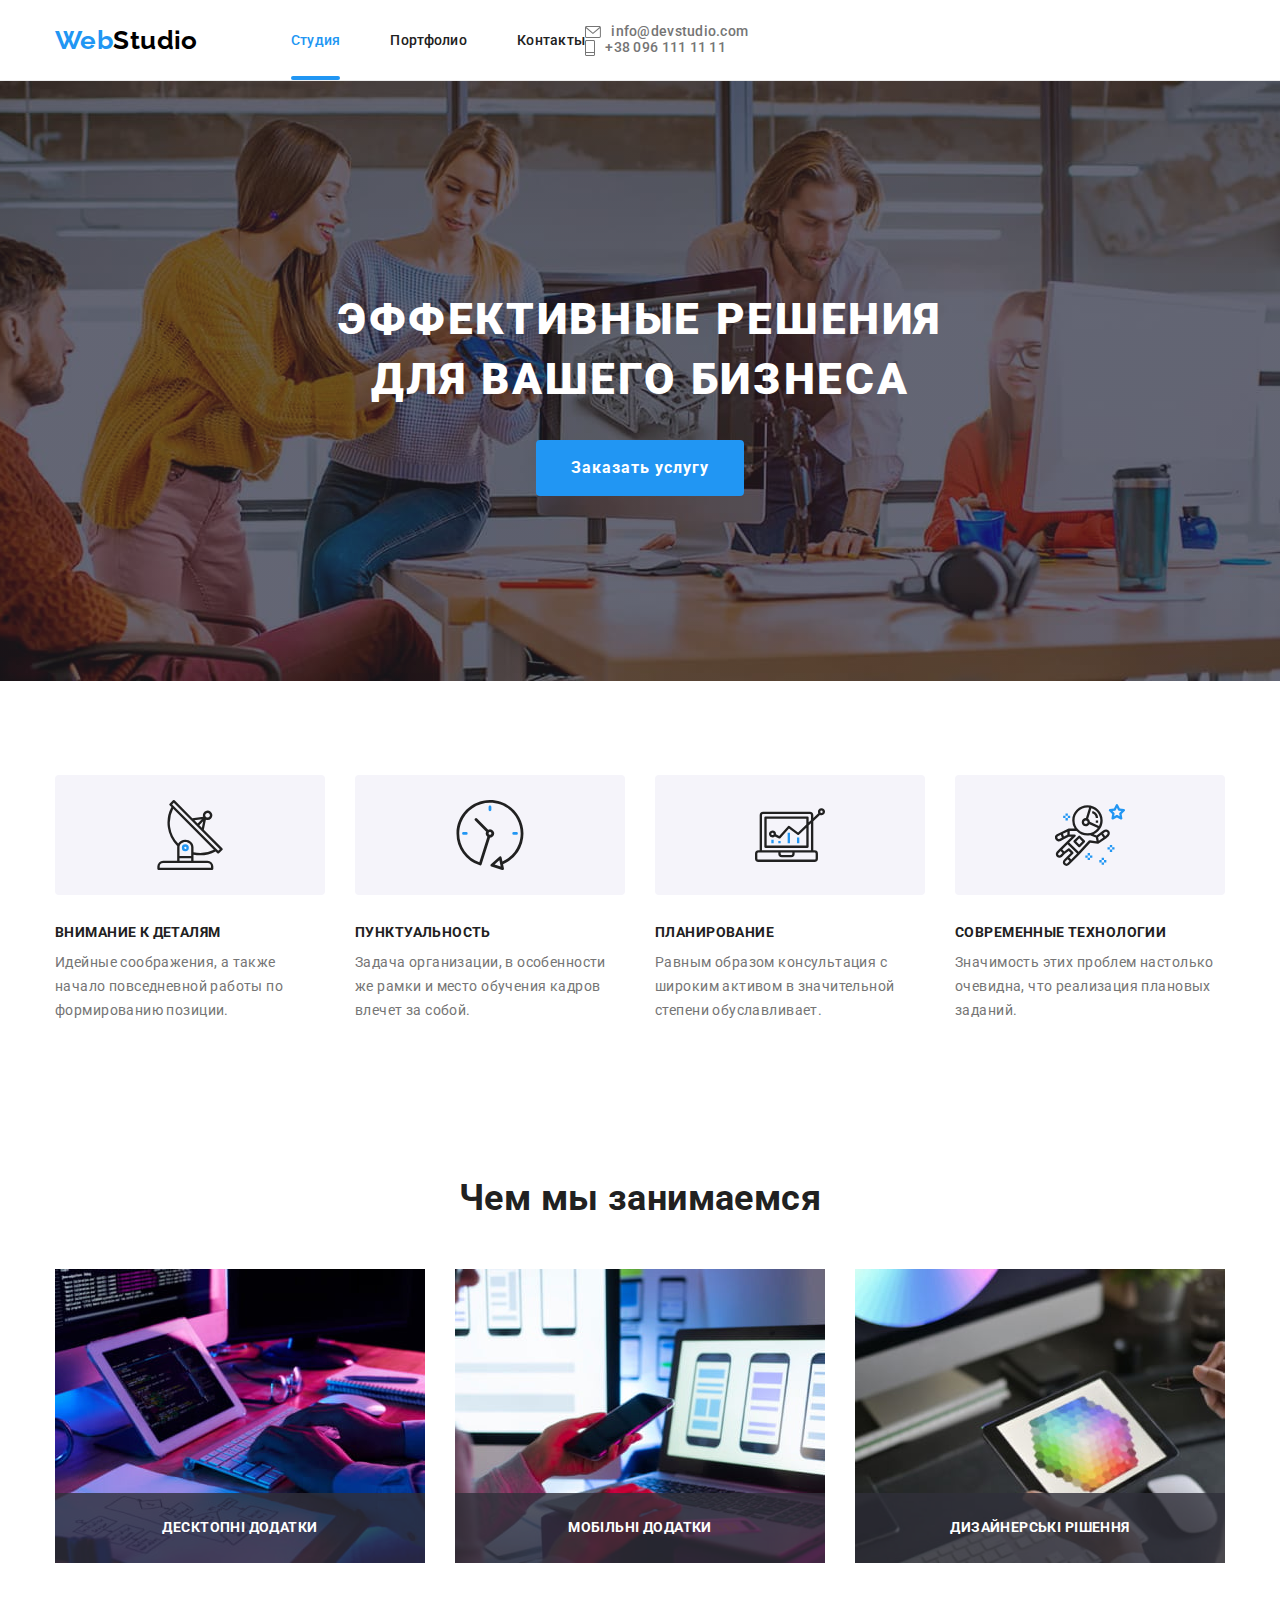
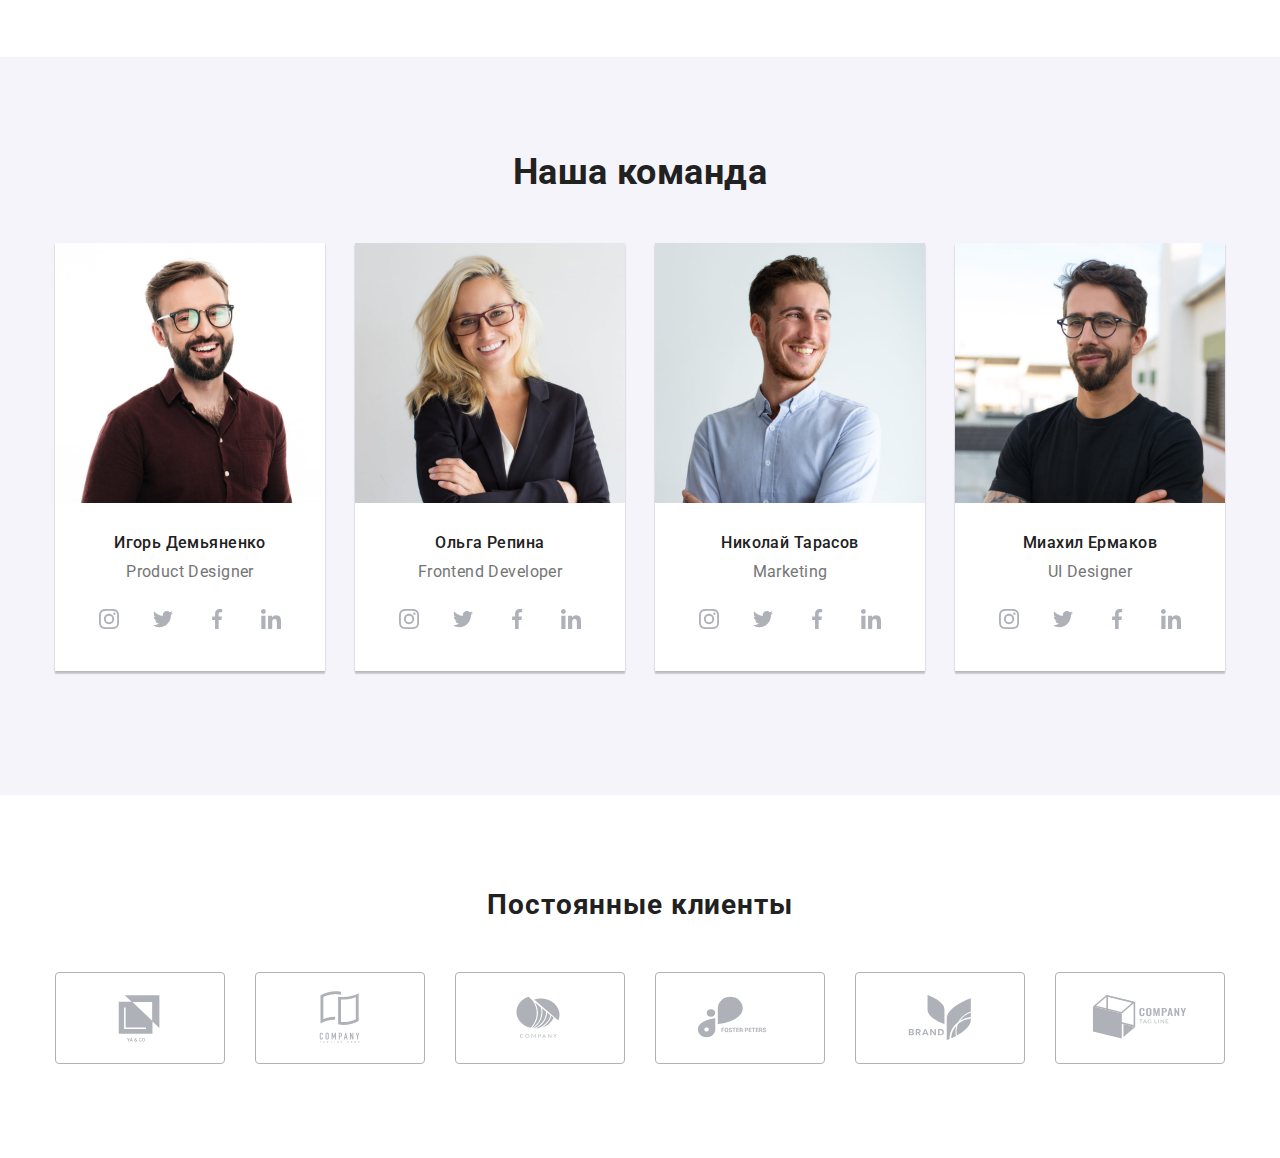
==== index.html @ 6696a2a0 "4" ====
<!DOCTYPE html>
<html lang="ru">
  <head>
    <meta charset="UTF-8" />
    <meta http-equiv="X-UA-Compatible" content="IE=edge" />
    <meta name="viewport" content="width=device-width, initial-scale=1.0" />
    <title>WebStudio</title>
    <link rel="preconnect" href="https://fonts.googleapis.com" />
    <link rel="preconnect" href="https://fonts.gstatic.com" crossorigin />
    <link
      href="https://fonts.googleapis.com/css2?family=Raleway:wght@700&family=Roboto:wght@400;500;700;900&display=swap"
      rel="stylesheet"
    />
    <!-- normalize start -->
    <link
      rel="stylesheet"
      href="https://cdnjs.cloudflare.com/ajax/libs/modern-normalize/1.1.0/modern-normalize.min.css"
    />
    <!-- normalize end -->
    <link rel="stylesheet" href="./css/main.min.css" />
    <link rel="stylesheet" href="./css/styles.css" />
  </head>
  <body>
    <!-- header section -->
<header class="header">
      <div class="container header__container">
        <a href="" lang="en" class="header__logo">Web<span class="header__logo--color">Studio</span></a>
        <!-- <button class="menu-btn" type="button">
          <svg width="40" height="40">
            <use href="./images/icon.svg#icon-menu"></use>
          </svg>
        </button> -->
        <nav class="nav">
          <ul class="list nav__list">
            <li class="item nav__item">
              <a href="./index.html" class="nav__link active"> Студия</a>
            </li>
            <li class="item nav__item">
              <a href="./portfolio.html" class="nav__link"> Портфолио</a>
            </li>
            <li class="item hnav__item">
              <a href="" class="nav__link"> Контакты</a>
            </li>
          </ul>
        </nav>
        <ul class="list contact">
          <li class="item contact__mail">
            <a href="mailto:info@devstudio.com" class="contact__link">
              <svg class="contact-icon" width="16px" height="12px">
                <use href="./images/icon.svg#mail"></use>
              </svg>
              info@devstudio.com
            </a>
          </li>
          <li class="item contact__tel">
            <a href="tel:+380961111111" class="contact__link">
              <svg class="contact-icon" width="10px" height="16px">
                <use href="./images/icon.svg#phone"></use>
              </svg>
              +38 096 111 11 11</a
            >
          </li>
        </ul>
      </div>
    </header> 
    <!-- main section -->
    <main class="main">
    <!-- HERO -->
      <section class="hero-section">
        <div class="container">
          <h1 class="hero__title">Эффективные решения для вашего бизнеса</h1>
          <button type="button" class="hero__btn" data-modal-open>Заказать услугу</button>
        </div>
      </section>
    <!-- ADVANTAGE -->
<section class="advantage">
        <div class="container">
          <ul class="list advantage-list">
            <li class="item advantage-list__item">
              <div class="advantage-list__wrap">
                <svg class="advantage__icon" width="70px" height="70px">
                  <use href="./images/icon.svg#antenna"></use>
                </svg>
              </div>
              <h2 class="advantage-list__title">Внимание к деталям</h2>
              <p class="advantage-list__text">
                Идейные соображения, а также начало повседневной работы по формированию позиции.
              </p>
            </li>
            <li class="item advantage-list__item">
              <div class="advantage-list__wrap">
                <svg class="advantage__icon" width="70px" height="70px">
                  <use href="./images/icon.svg#clock"></use>
                </svg>
              </div>
              <h2 class="advantage-list__title">Пунктуальность</h2>
              <p class="advantage-list__text">
                Задача организации, в особенности же рамки и место обучения кадров влечет за собой.
              </p>
            </li>
            <li class="item advantage-list__item">
              <div class="advantage-list__wrap">
                <svg class="advantage__icon" width="70px" height="70px">
                  <use href="./images/icon.svg#diagram"></use>
                </svg>
              </div>
              <h2 class="advantage-list__title">Планирование</h2>
              <p class="advantage-list__text">
                Равным образом консультация с широким активом в значительной степени обуславливает.
              </p>
            </li>
            <li class="item advantage-list__item">
              <div class="advantage-list__wrap">
                <svg class="advantage__icon" width="70px" height="70px">
                  <use href="./images/icon.svg#astronaut"></use>
                </svg>
              </div>
              <h2 class="advantage-list__title">Современные технологии</h2>
              <p class="advantage-list__text">
                Значимость этих проблем настолько очевидна, что реализация плановых заданий.
              </p>
            </li>
          </ul>
        </div>
      </section>
    <!-- competencies-->
<section class="competencies competencies-container">
        <div class="container">
          <h2 class="competencies__title">Чем мы занимаемся</h2>
          <ul class="list competencies__list">
            <li class="item competencies__card">
                <img
                class="aboutus"
                src="./images/img1.jpg"
                alt="пеример работы 1"
                width="370"
                height="294"
              />
              <div class="features-container">
                <p class="competencies__text">Десктопні додатки</p>
              </div>
            </li>
            <li class="item competencies__card">
                <img
                class="aboutus"
                src="./images/img2.jpg"
                alt="пеример работы 2"
                width="370"
                height="294"
              />
              <div class="features-container">
                <p class="competencies__text">Мобільні додатки</p>
              </div>
            </li>
            <li class="item competencies__card">
                <img
                class="aboutus"
                src="./images/img3.jpg"
                alt="пеример работы 3"
                width="370"
                height="294"
              />
              <div class="features-container">
                <p class="competencies__text">Дизайнерські рішення</p>
              </div>
            </li>
          </ul>
        </div>
      </section>
      <!-- TEAM section -->
      <section class="section team-members">
        <div class="container">
          <h2 class="team-members__title">Наша команда</h2>
          <ul class="list team-members__list">
            <li class="item team-members__card">
              <img
                class="team-img"
                src="./images/igor.jpg"
                alt="фото игоря демьяненко"
                width="270"
                height="260"
              />
              <div class="team-box">
                <h3 class="team-members__name">Игорь Демьяненко</h3>
                <p lang="en" class="team-members__profession">Product Designer</p>
                <ul class="socials list">
                  <li class="socials-item">
                    <a
                      class="socials__link link"
                      href=""
                      target="_blank"
                      rel="noopener noreferrer"
                      aria-label="instagram"
                    >
                      <svg class="socials__icon" width="20px" height="20px">
                        <use href="./images/icon.svg#instagram"></use>
                      </svg>
                    </a>
                  </li>
                  <li class="socials-item">
                    <a
                      class="socials__link link"
                      href=""
                      target="_blank"
                      rel="noopener noreferrer"
                      aria-label="Twitter"
                    >
                      <svg class="socials__icon" width="20px" height="20px">
                        <use href="./images/icon.svg#twitter"></use>
                      </svg>
                    </a>
                  </li>
                  <li class="socials-item">
                    <a
                      class="socials__link link"
                      href=""
                      target="_blank"
                      rel="noopener noreferrer"
                      aria-label="Facebool"
                    >
                      <svg class="socials__icon" width="20px" height="20px">
                        <use href="./images/icon.svg#facebook"></use>
                      </svg>
                    </a>
                  </li>
                  <li class="socials-item">
                    <a
                      class="socials__link link"
                      href=""
                      target="_blank"
                      rel="noopener noreferrer"
                      aria-label="Linked In"
                    >
                      <svg class="socials__icon" width="20px" height="20px">
                        <use href="./images/icon.svg#linkedin"></use>
                      </svg>
                    </a>
                  </li>
                </ul>
              </div>
            </li>
            <li class="item team-members__card">
              <img
                class="team-img"
                src="./images/olga.jpg"
                alt="фото ольги репиной"
                width="270"
                height="260"
              />
              <div class="team-box">
                <h3 class="team-members__name">Ольга Репина</h3>
                <p lang="en" class="team-members__profession">Frontend Developer</p>
                <ul class="socials list">
                  <li class="socials-item">
                    <a
                      class="socials__link link"
                      href=""
                      target="_blank"
                      rel="noopener noreferrer"
                      aria-label="instagram"
                    >
                      <svg class="socials__icon" width="20px" height="20px">
                        <use href="./images/icon.svg#instagram"></use>
                      </svg>
                    </a>
                  </li>
                  <li class="socials-item">
                    <a
                      class="socials__link link"
                      href=""
                      target="_blank"
                      rel="noopener noreferrer"
                      aria-label="Twitter"
                    >
                      <svg class="socials__icon" width="20px" height="20px">
                        <use href="./images/icon.svg#twitter"></use>
                      </svg>
                    </a>
                  </li>
                  <li class="socials-item">
                    <a
                      class="socials__link link"
                      href=""
                      target="_blank"
                      rel="noopener noreferrer"
                      aria-label="Facebool"
                    >
                      <svg class="socials__icon" width="20px" height="20px">
                        <use href="./images/icon.svg#facebook"></use>
                      </svg>
                    </a>
                  </li>
                  <li class="socials-item">
                    <a
                      class="socials__link link"
                      href=""
                      target="_blank"
                      rel="noopener noreferrer"
                      aria-label="Linked In"
                    >
                      <svg class="socials__icon" width="20px" height="20px">
                        <use href="./images/icon.svg#linkedin"></use>
                      </svg>
                    </a>
                  </li>
                </ul>
              </div>
            </li>
            <li class="item team-members__card">
              <img
                class="team-img"
                src="./images/nikolai.jpg"
                alt="фото николая тарасова"
                width="270"
                height="260"
              />
              <div class="team-box">
                <h3 class="team-members__name">Николай Тарасов</h3>
                <p lang="en" class="team-members__profession">Marketing</p>
                <ul class="socials list">
                  <li class="socials-item">
                    <a
                      class="socials__link link"
                      href=""
                      target="_blank"
                      rel="noopener noreferrer"
                      aria-label="instagram"
                    >
                      <svg class="socials__icon" width="20px" height="20px">
                        <use href="./images/icon.svg#instagram"></use>
                      </svg>
                    </a>
                  </li>
                  <li class="socials-item">
                    <a
                      class="socials__link link"
                      href=""
                      target="_blank"
                      rel="noopener noreferrer"
                      aria-label="Twitter"
                    >
                      <svg class="socials__icon" width="20px" height="20px">
                        <use href="./images/icon.svg#twitter"></use>
                      </svg>
                    </a>
                  </li>
                  <li class="socials-item">
                    <a
                      class="socials__link link"
                      href=""
                      target="_blank"
                      rel="noopener noreferrer"
                      aria-label="Facebool"
                    >
                      <svg class="socials__icon" width="20px" height="20px">
                        <use href="./images/icon.svg#facebook"></use>
                      </svg>
                    </a>
                  </li>
                  <li class="socials-item">
                    <a
                      class="socials__link link"
                      href=""
                      target="_blank"
                      rel="noopener noreferrer"
                      aria-label="Linked In"
                    >
                      <svg class="socials__icon" width="20px" height="20px">
                        <use href="./images/icon.svg#linkedin"></use>
                      </svg>
                    </a>
                  </li>
                </ul>
              </div>
            </li>
            <li class="item team-members__card">
              <img
                class="team-img"
                src="./images/mihail.jpg"
                alt="фото михаила ермакова"
                width="270"
                height="260"
              />
              <div class="team-box">
                <h3 class="team-members__name">Миахил Ермаков</h3>
                <p lang="en" class="team-members__profession">UI Designer</p>
                <ul class="socials list">
                  <li class="socials-item">
                    <a
                      class="socials__link link"
                      href=""
                      target="_blank"
                      rel="noopener noreferrer"
                      aria-label="instagram"
                    >
                      <svg class="socials__icon" width="20px" height="20px">
                        <use href="./images/icon.svg#instagram"></use>
                      </svg>
                    </a>
                  </li>
                  <li class="socials-item">
                    <a
                      class="socials__link link"
                      href=""
                      target="_blank"
                      rel="noopener noreferrer"
                      aria-label="Twitter"
                    >
                      <svg class="socials__icon" width="20px" height="20px">
                        <use href="./images/icon.svg#twitter"></use>
                      </svg>
                    </a>
                  </li>
                  <li class="socials-item">
                    <a
                      class="socials__link link"
                      href=""
                      target="_blank"
                      rel="noopener noreferrer"
                      aria-label="Facebool"
                    >
                      <svg class="socials__icon" width="20px" height="20px">
                        <use href="./images/icon.svg#facebook"></use>
                      </svg>
                    </a>
                  </li>
                  <li class="socials-item">
                    <a
                      class="socials__link link"
                      href=""
                      target="_blank"
                      rel="noopener noreferrer"
                      aria-label="Linked In"
                    >
                      <svg class="socials__icon" width="20px" height="20px">
                        <use href="./images/icon.svg#linkedin"></use>
                      </svg>
                    </a>
                  </li>
                </ul>
              </div>
            </li>
          </ul>
        </div>
      </section>
    <!--CLIENTS Section  -->
  <section class="clients">
        <div class="container">
          <h2 class="clients__title">Постоянные клиенты</h2>
          <ul class="clients__list list">
            <li class="clients__item">
              <a
                class="clietns__name link"
                href=""
                target="_blank"
                rel="noopener noreferrer"
                aria-label="Logo company YA & CO"
              >
                <svg class="clients__logo" width="106px" height="60px">
                  <use href="./images/icon.svg#logo1"></use>
                </svg>
              </a>
            </li>
            <li class="clients__item">
              <a
                class="clietns__name link"
                href=""
                target="_blank"
                rel="noopener noreferrer"
                aria-label="Logo company Tegline Here"
              >
                <svg class="clients__logo" width="106px" height="60px">
                  <use href="./images/icon.svg#logo2"></use>
                </svg>
              </a>
            </li>
            <li class="clients__item">
              <a
                class="clietns__name link"
                href=""
                target="_blank"
                rel="noopener noreferrer"
                aria-label="Logo COMPANY"
              >
                <svg class="clients__logo" width="106px" height="60px">
                  <use href="./images/icon.svg#logo3"></use>
                </svg>
              </a>
            </li>
            <li class="clients__item">
              <a
                class="clietns__name link"
                href=""
                target="_blank"
                rel="noopener noreferrer"
                aria-label="Logo company FOSTER PETERS"
              >
                <svg class="clients__logo" width="106px" height="60px">
                  <use href="./images/icon.svg#logo4"></use>
                </svg>
              </a>
            </li>
            <li class="clients__item">
              <a
                class="clietns__name link"
                href=""
                target="_blank"
                rel="noopener noreferrer"
                aria-label="Logo company BRAND"
              >
                <svg class="clients__logo" width="106px" height="60px">
                  <use href="./images/icon.svg#logo5"></use>
                </svg>
              </a>
            </li>
            <li class="clients__item">
              <a
                class="clietns__name link"
                href=""
                target="_blank"
                rel="noopener noreferrer"
                aria-label="Logo company TAG Line"
              >
                <svg class="clients__logo" width="106px" height="60px">
                  <use href="./images/icon.svg#logo6"></use>
                </svg>
              </a>
            </li>
          </ul>
        </div>
      </section> 
    </main>
    <!-- footer section -->
    <!-- <footer class="footer">
      <div class="footer-container container">
        <div>
          <a href="" lang="en" class="logo footer__logo"
            >Web<span class="footer__logo--color">Studio</span></a
          >
          <address class="footer-contacts">
            <ul class="list footer-contacts__list">
              <li class="item footer-contacts__item">
                <a
                  href="https://goo.gl/maps/DUq1zRmR1AkiBLRbA"
                  target="_blank"
                  rel="noopener noreferrer"
                  class="footer-contacts__address"
                >
                  г. Киев, пр-т Леси Украинки, 26
                </a>
              </li>
              <li class="item footer-contacts__item">
                <a href="mailto:info@example.com" class="footer-contacts__link">info@example.com </a>
              </li>
              <li class="item footer-contacts__item">
                <a href="tel:+380991111111" class="footer-contacts__link">+38 099 111 11 11</a>
              </li>
            </ul>
          </address>
        </div>
        <div class="social-networks">
          <h2 class="social-networks__title">Присоединяйтесь</h2>
          <ul class="social-networks__list list">
            <li class="social-networks__item">
              <a
                class="social-networks__link link"
                href=""
                target="_blank"
                rel="noopener noreferrer"
                aria-label="instagram"
              >
                <svg class="social-networks__icon" width="20px" height="20px">
                  <use href="./images/icon.svg#instagram"></use>
                </svg>
              </a>
            </li>
            <li class="ocial-networks__item">
              <a
                class="social-networks__link link"
                href=""
                target="_blank"
                rel="noopener noreferrer"
                aria-label="instagram"
              >
                <svg class="social-networks__icon" width="20px" height="20px">
                  <use href="./images/icon.svg#twitter"></use>
                </svg>
              </a>
            </li>
            <li class="ocial-networks__item">
              <a
                class="social-networks__link link"
                href=""
                target="_blank"
                rel="noopener noreferrer"
                aria-label="instagram"
              >
                <svg class="social-networks__icon" width="20px" height="20px">
                  <use href="./images/icon.svg#facebook"></use>
                </svg>
              </a>
            </li>
            <li class="ocial-networks__item">
              <a
                class="social-networks__link link"
                href=""
                target="_blank"
                rel="noopener noreferrer"
                aria-label="instagram"
              >
                <svg class="social-networks__icon" width="20px" height="20px">
                  <use href="./images/icon.svg#linkedin"></use>
                </svg>
              </a>
            </li>
          </ul>
        </div>
        <div class="subscribe">
          <h2 class="subscribe__title">
            Подпишитесь на рассылку
          </h2>
          <form class="input-form">
              <label class="input-form__lable">
                <input
                type="email"
                name="email-sing-up"
                placeholder="E-mail"
                class="input-form__email"/>
              </label>
              <button type="submit" class="btn-submit">
                Подписаться
                <svg class="btn-submit__icon" width="24px" height="24px">
                  <use href="./images/icon.svg#icon-send"></use>
                </svg>
              </button>
          </form>
        </div>
      </div>
    </footer> -->
    <!-- Modal window -->
    <div class="backdrop is-hidden" data-modal>
      <div class="modal-container">
        <button class="modal-btn" data-modal-close>
          <svg class="modal-btn__icon" width="11px" height="11px">
            <use href="./images/icon.svg#icon-close"></use>
          </svg>
        </button>

      <form class="modal-form">
        <strong class="modal-form__title">Оставьте свои данные, мы вам перезвоним</strong>
        <div class="modal-form__wrap">
          <label class="modal-form__label">
            <span class="modal-form__name">Имя</span>
            <input class="modal-form__input" type="text" name="name">
            <svg class="modal-form__icon" width="18" height="18">
              <use href="./images/icon.svg#icon-name"></use>
            </svg>
          </label>
          <label class="modal-form__label">
            <span class="modal-form__name">Телефон</span>
            <input class="modal-form__input" type="tel" name="telephone">
            <svg class="modal-form__icon" width="18" height="18">
              <use href="./images/icon.svg#icon-phone"></use>
            </svg>
          </label>
          <label class="modal-form__label">
            <span class="modal-form__name">Почта</span>
            <input class="modal-form__input" type="email" name="email">
            <svg class="modal-form__icon" width="18" height="18">
              <use href="./images/icon.svg#icon-mail"></use>
            </svg>
          </label>
          <label class="modal-form__label">
            <span class="modal-form__name">Комментарий</span>
            <textarea class="modal-form__textarea"
            name=" "
            rows="5"
            placeholder="Введите текст"></textarea>
          </label>
        </div>

        <label class="label-agreement">
          <input class="label-agreement__check visuaaly-hidden" type="checkbox" name="agreement" />
            <svg class="label-agreement__register" width="16" height="15">
              <use class="icon-uncheck" href="./images/icon.svg#icon-uncheck"></use>
              <use class="icon-check" href="./images/icon.svg#icon-check"></use>
            </svg>
            <span class="label-agreement__text">Соглашаюсь с рассылкой и принимаю <a class="label-agreement__text--link" href="">Условия договора</a>
            </span>
        </label>

        <button class="btn-send" type="submit">
          Отправить
        </button>
      </form>
    </div>
    </div>
  
<div class="menu-overlay">
  <div class="menu-container">

  </div>
</div>

    <script src="./js/modal.js"></script>
  </body>
</html>
---- css/main.min.css ----
:root{--main-font: "Roboto", sans-serif;--main-text-color: #212121;--secondary-text-color: #757575;--acent-color: #2196F3;--hero-and-footer-background-color: #2F303A}.visuaaly-hidden{position:absolute;white-space:nowrap;width:1px;height:1px;overflow:hidden;border:0;padding:0;clip:rect(0 0 0 0);-webkit-clip-path:inset(50%);clip-path:inset(50%);margin:-1px}.backdrop.is-hidden{opacity:0;visibility:hidden;pointer-events:none}html{-webkit-box-sizing:border-box;box-sizing:border-box}*,::before,::after{-webkit-box-sizing:inherit;box-sizing:inherit}body{font-family:var(--main-font);letter-spacing:.03em;font-size:14px}h1,h2,h3,h4,h5,h6,p{margin:0}img{display:block}.list{list-style:none;text-decoration:none;margin:0;padding:0}.section{padding:94px 0}.container{margin-left:auto;margin-right:auto;padding-left:15px;padding-right:15px}@media screen and (min-width: 480px){.container{width:480px}}@media screen and (min-width: 768px){.container{width:768px}}@media screen and (min-width: 1200px){.container{width:1200px}}.competencies,.advantage,.hero{padding:94px 0}.modal-container{width:528px;min-height:581px;position:absolute;padding:40px;background-color:#fff;border-radius:4px;-webkit-box-shadow:0px 1px 3px rgba(0,0,0,.12),0px 1px 1px rgba(0,0,0,.14),0px 2px 1px rgba(0,0,0,.2);box-shadow:0px 1px 3px rgba(0,0,0,.12),0px 1px 1px rgba(0,0,0,.14),0px 2px 1px rgba(0,0,0,.2)}.text-container{padding-top:20px;padding-right:24px;padding-bottom:20px;padding-left:24px;border:1px solid #eee;border-top:none}.text-container__title{font-weight:700;font-size:18px;line-height:2;letter-spacing:.06em;color:var(--main-text-color);margin-bottom:4px}.text-container__type{font-size:16px;line-height:1.88;color:var(--secondary-text-color)}.hero__btn{border-radius:4px;border:solid var(--acent-color);padding:10px 32px;min-width:200px;min-height:50px;text-align:center;font-family:inherit;font-weight:700;font-size:16px;line-height:1.88;letter-spacing:.06em;color:#fff;cursor:pointer;background-color:var(--acent-color)}.btn-submit{display:-webkit-inline-box;display:-ms-inline-flexbox;display:inline-flex;-webkit-box-align:center;-ms-flex-align:center;align-items:center;gap:10px;padding:10px 28px;width:200px;height:50px;font-weight:700;font-size:16px;line-height:1.875;align-items:center;text-align:center;letter-spacing:.06em;color:#fff;background-color:var(--acent-color);border:0 solid rgba(0,0,0,0);border-radius:4px;cursor:pointer}.btn-submit__icon{fill:#fff}.gallery__btn{max-width:145px;min-width:73px;min-height:38px;padding:6px 22px;font-family:inherit;font-weight:500;font-size:16px;line-height:1.62;cursor:pointer;background-color:#f5f4fa;color:#212121;border-radius:4px;border:0 solid #f5f4fa;-webkit-transition-property:color,background-color,-webkit-box-shadow;transition-property:color,background-color,-webkit-box-shadow;transition-property:color,background-color,box-shadow;transition-property:color,background-color,box-shadow,-webkit-box-shadow;-webkit-transition-duration:250ms;transition-duration:250ms;-webkit-transition-timing-function:cubic-bezier(0.4, 0, 0.2, 1);transition-timing-function:cubic-bezier(0.4, 0, 0.2, 1);-webkit-transition-delay:0s;transition-delay:0s}.gallery__btn:hover,.gallery__btn:focus{background-color:var(--acent-color);color:#fff;-webkit-box-shadow:0px 3px 1px rgba(0,0,0,.1),0px 1px 2px rgba(0,0,0,.08),0px 2px 2px rgba(0,0,0,.12);box-shadow:0px 3px 1px rgba(0,0,0,.1),0px 1px 2px rgba(0,0,0,.08),0px 2px 2px rgba(0,0,0,.12)}.gallery__btn.active-btn{background-color:var(--acent-color);color:#fff}.modal-btn{position:absolute;top:8px;right:8px;display:-webkit-box;display:-ms-flexbox;display:flex;-webkit-box-align:center;-ms-flex-align:center;align-items:center;-webkit-box-pack:center;-ms-flex-pack:center;justify-content:center;width:30px;height:30px;padding:0;border-radius:50%;border:1px solid rgba(0,0,0,.1);background-color:#fff;cursor:pointer}.modal-btn__icon{font:#000;-webkit-transition-property:fill;transition-property:fill;-webkit-transition-duration:250ms;transition-duration:250ms;-webkit-transition-timing-function:cubic-bezier(0.4, 0, 0.2, 1);transition-timing-function:cubic-bezier(0.4, 0, 0.2, 1)}.modal-btn:hover .modal-btn__icon,.modal-btn:focus .modal-btn__icon{fill:var(--acent-color)}.btn-send{display:-webkit-inline-box;display:-ms-inline-flexbox;display:inline-flex;padding:10px 52px;width:200px;-webkit-box-align:center;-ms-flex-align:center;align-items:center;-webkit-box-pack:center;-ms-flex-pack:center;justify-content:center;background-color:var(--acent-color);border-radius:4px;border:0 solid rgba(0,0,0,0);font-weight:700;font-size:16px;line-height:1.875;letter-spacing:.06em;color:#fff;-webkit-box-shadow:0px 4px 4px rgba(0,0,0,.15);box-shadow:0px 4px 4px rgba(0,0,0,.15);cursor:pointer}.header__logo{margin-right:93px;font-family:"Raleway",sans-serif;font-weight:700;font-size:26px;line-height:1.19;text-decoration:none;color:var(--acent-color)}.header__logo--color{font-family:"Raleway",sans-serif;font-weight:700;font-size:26px;line-height:1.19;color:#000}.footer__logo{display:inline-block;margin-bottom:20px}.footer__logo--color{color:#fff}.logo{margin-right:93px;font-family:"Raleway",sans-serif;font-weight:700;font-size:26px;line-height:1.19;text-decoration:none;color:var(--acent-color)}.header{padding-top:24px;padding-bottom:24px;border-bottom:1px solid #ececec}.header__container{display:-webkit-box;display:-ms-flexbox;display:flex;-webkit-box-align:center;-ms-flex-align:center;align-items:center}@media screen and (max-width: 767px){.nav{display:none}}.nav__list{display:-webkit-box;display:-ms-flexbox;display:flex;-webkit-box-align:center;-ms-flex-align:center;align-items:center;-webkit-box-pack:center;-ms-flex-pack:center;justify-content:center}.nav__item{margin-right:50px}.nav__item:last-child{margin-right:0}.nav__link{padding-top:32px;padding-bottom:32px;-webkit-transition-property:color;transition-property:color;-webkit-transition-duration:250ms;transition-duration:250ms;-webkit-transition-timing-function:cubic-bezier(0.4, 0, 0.2, 1);transition-timing-function:cubic-bezier(0.4, 0, 0.2, 1);color:var(--main-text-color);font-weight:500;line-height:1.14;letter-spacing:.02em;text-decoration:none}.nav__link:hover,.nav__link:focus{color:var(--acent-color)}.nav__link.active{color:var(--acent-color);position:relative}.nav__link.active::after{content:"";position:absolute;bottom:0;left:0;display:block;width:100%;height:4px;background-color:var(--acent-color);border-radius:2px}@media screen and (max-width: 767px){.contact{display:none}}.contact__mail{margin-right:50px}.contact__link{color:var(--main-text-color);font-weight:500;line-height:1.14;letter-spacing:.02em;text-decoration:none;display:-webkit-box;display:-ms-flexbox;display:flex;-webkit-box-align:center;-ms-flex-align:center;align-items:center;gap:10px;color:var(--secondary-text-color);-webkit-transition-property:color;transition-property:color;-webkit-transition-duration:250ms;transition-duration:250ms;-webkit-transition-timing-function:cubic-bezier(0.4, 0, 0.2, 1);transition-timing-function:cubic-bezier(0.4, 0, 0.2, 1)}.contact__link:hover .contact-icon,.contact__link:focus .contact-icon{fill:var(--acent-color)}.contact__link:hover,.contact__link:focus{color:var(--acent-color)}.contact-icon{fill:var(--secondary-text-color);-webkit-transition-property:fill;transition-property:fill;-webkit-transition-duration:250ms;transition-duration:250ms;-webkit-transition-timing-function:cubic-bezier(0.4, 0, 0.2, 1);transition-timing-function:cubic-bezier(0.4, 0, 0.2, 1)}.hero-section{background-color:var(--hero-and-footer-background-color);max-width:480px;height:400px;margin-right:auto;margin-left:auto;padding-top:118px;padding-bottom:118px;text-align:center;background-image:-webkit-gradient(linear, left top, right top, from(rgba(47, 48, 58, 0.4)), to(rgba(47, 48, 58, 0.4))),url(../images/mainfon.jpg);background-image:linear-gradient(to right, rgba(47, 48, 58, 0.4), rgba(47, 48, 58, 0.4)),url(../images/mainfon.jpg);background-repeat:no-repeat;background-position:center;background-size:cover}@media screen and (min-width: 768px){.hero-section{max-width:768px}}@media screen and (min-width: 1200px){.hero-section{max-width:1600px;height:600px;padding-top:209px;padding-bottom:200px}}.hero__title{color:#fff;font-weight:900;font-size:26px;line-height:1.62;letter-spacing:.06em;text-transform:uppercase;margin-left:auto;margin-right:auto;margin-bottom:30px}@media screen and (min-width: 1200px){.hero__title{font-size:44px;line-height:1.36;width:696px}}.advantage{padding-bottom:0}@media screen and (min-width: 768px){.advantage-list{display:-webkit-box;display:-ms-flexbox;display:flex;-ms-flex-wrap:wrap;flex-wrap:wrap;gap:30px}}@media screen and (min-width: 1200px){.advantage-list{display:-webkit-box;display:-ms-flexbox;display:flex;-ms-flex-wrap:nowrap;flex-wrap:nowrap;gap:30px}}.advantage-list__title{font-weight:700;font-size:14px;line-height:1.14;text-transform:uppercase;color:var(--main-text-color);margin-bottom:10px}@media screen and (max-width: 480px){.advantage-list__title{text-align:center}}.advantage-list__wrap{height:120px;background-color:#f5f4fa;border-radius:4px;margin-bottom:30px;display:-webkit-box;display:-ms-flexbox;display:flex;-webkit-box-align:center;-ms-flex-align:center;align-items:center;-webkit-box-pack:center;-ms-flex-pack:center;justify-content:center}.advantage-list__item{padding-bottom:60px}@media screen and (min-width: 480px){.advantage-list__item{max-width:480px}}@media screen and (min-width: 768px){.advantage-list__item{max-width:354px;-ms-flex-preferred-size:50%;flex-basis:50%}}@media screen and (min-width: 1200px){.advantage-list__item{max-width:270px}}.advantage-list__text{line-height:1.71;color:var(--secondary-text-color);margin-right:30px}.advantage-list__text:last-child{margin-right:0}.advantage__icon{fill:var(--main-text-color)}@media screen and (max-width: 1199px){.competencies-container{display:none}}.competencies__title{margin-bottom:50px;font-weight:700;font-size:36px;line-height:1.17;text-align:center;color:var(--main-text-color)}.competencies__list{display:-webkit-box;display:-ms-flexbox;display:flex;gap:30px}.competencies__text{display:-webkit-box;display:-ms-flexbox;display:flex;-webkit-box-align:center;-ms-flex-align:center;align-items:center;-webkit-box-pack:center;-ms-flex-pack:center;justify-content:center;font-weight:700;line-height:1.14;text-align:center;letter-spacing:.03em;text-transform:uppercase;color:#fff;width:100%;height:100%}.competencies__card{position:relative}.features-container{position:absolute;bottom:0;left:0;background:rgba(47,48,58,.8);width:370px;height:70px}.team-members{padding-top:94px;padding-bottom:94px;background-color:#f5f4fa}.team-members__list{text-align:center;-webkit-box-pack:center;-ms-flex-pack:center;justify-content:center;gap:30px}@media screen and (min-width: 768px){.team-members__list{display:-webkit-box;display:-ms-flexbox;display:flex;-ms-flex-wrap:wrap;flex-wrap:wrap}}.team-members__title{margin-bottom:50px;font-weight:700;font-size:36px;line-height:1.17;text-align:center;color:var(--main-text-color)}.team-members__name{font-weight:500;font-size:16px;line-height:1.19;text-align:center;color:var(--main-text-color);margin-bottom:10px}.team-members__profession{margin-bottom:16px;font-size:16px;line-height:1.19;text-align:center;color:var(--secondary-text-color)}.team-box{padding-top:30px;padding-bottom:30px;background-color:#fff}.team-members__card{margin-bottom:30px;-webkit-box-shadow:0px 3px 1px rgba(0,0,0,.1),0px 1px 2px rgba(0,0,0,.08),0px 2px 2px rgba(0,0,0,.12);box-shadow:0px 3px 1px rgba(0,0,0,.1),0px 1px 2px rgba(0,0,0,.08),0px 2px 2px rgba(0,0,0,.12)}.clients{padding-top:94px;padding-bottom:94px}.clients__title{margin-bottom:30px;font-family:"Roboto";font-weight:700;font-size:28px;line-height:1.17;text-align:center;letter-spacing:.03em;color:#212121}@media screen and (min-width: 768px){.clients__title{font-size:28px;line-height:1.17}}@media screen and (min-width: 1200px){.clients__title{margin-bottom:50px}}.clients__logo{fill:#afb1b8;-webkit-transition-property:fill;transition-property:fill;-webkit-transition-duration:250ms;transition-duration:250ms;-webkit-transition-timing-function:cubic-bezier(0.4, 0, 0.2, 1);transition-timing-function:cubic-bezier(0.4, 0, 0.2, 1)}.clients__list{display:-webkit-box;display:-ms-flexbox;display:flex;-webkit-box-align:center;-ms-flex-align:center;align-items:center;-webkit-box-pack:center;-ms-flex-pack:center;justify-content:center;-ms-flex-wrap:wrap;flex-wrap:wrap;gap:30px}@media screen and (min-width: 1200px){.clients__list{-ms-flex-wrap:nowrap;flex-wrap:nowrap}}.clietns__name{display:-webkit-box;display:-ms-flexbox;display:flex;width:210px;height:92px;-webkit-box-pack:center;-ms-flex-pack:center;justify-content:center;-webkit-box-align:center;-ms-flex-align:center;align-items:center;color:#afb1b8;border:1px solid #afb1b8;border-radius:4px;-webkit-transition-property:border;transition-property:border;-webkit-transition-duration:250ms;transition-duration:250ms;-webkit-transition-timing-function:cubic-bezier(0.4, 0, 0.2, 1);transition-timing-function:cubic-bezier(0.4, 0, 0.2, 1)}@media screen and (min-width: 768px){.clietns__name{width:226px}}@media screen and (min-width: 1200px){.clietns__name{width:170px}}.clietns__name:hover,.clietns__name:focus{border:1px solid var(--acent-color)}.clietns__name:hover .clients__logo{fill:var(--acent-color)}.clietns__name:focus .clients__logo{fill:var(--acent-color)}.footer{padding-top:60px;padding-bottom:60px;background-color:var(--hero-and-footer-background-color)}.footer-container{display:-webkit-box;display:-ms-flexbox;display:flex;-webkit-box-align:baseline;-ms-flex-align:baseline;align-items:baseline}.footer-contacts__link{display:inline-block;font-style:normal;line-height:1.71;color:rgba(255,255,255,.6);text-decoration:none;-webkit-transition-property:color;transition-property:color;-webkit-transition-duration:250ms;transition-duration:250ms;-webkit-transition-timing-function:cubic-bezier(0.4, 0, 0.2, 1);transition-timing-function:cubic-bezier(0.4, 0, 0.2, 1)}.footer-contacts__address{display:inline-block;color:#fff;font-style:normal;line-height:1.71;text-decoration:none}.footer-contacts__list .item:not(:last-child){margin-bottom:9px}.footer-contacts__link:hover,.footer-contacts__link:focus{color:var(--acent-color)}.social-networks{margin-left:70px}.social-networks__title{display:inline-block;margin-bottom:20px;font-size:14px;line-height:1.14;letter-spacing:.03em;text-transform:uppercase;color:#fff}.social-networks__list{display:-webkit-box;display:-ms-flexbox;display:flex;-webkit-box-align:center;-ms-flex-align:center;align-items:center;-webkit-box-pack:center;-ms-flex-pack:center;justify-content:center;gap:10px}.social-networks__icon{fill:#fff}.social-networks__link{display:-webkit-box;display:-ms-flexbox;display:flex;-webkit-box-align:center;-ms-flex-align:center;align-items:center;-webkit-box-pack:center;-ms-flex-pack:center;justify-content:center;width:44px;height:44px;background-color:rgba(255,255,255,.1);border-radius:50%;outline:1px solid rgba(255,255,255,.1);-webkit-transition-property:background-color;transition-property:background-color;-webkit-transition-duration:250ms;transition-duration:250ms;-webkit-transition-timing-function:cubic-bezier(0.4, 0, 0.2, 1);transition-timing-function:cubic-bezier(0.4, 0, 0.2, 1)}.social-networks__link:hover,.social-networks__link:focus{background-color:#2196f3}.input-form{display:-webkit-box;display:-ms-flexbox;display:flex;gap:12px}.input-form__lable{gap:40px}.subscribe{margin-left:93px}.subscribe__title{margin-bottom:20px;font-size:14px;line-height:1.14;letter-spacing:.03em;text-transform:uppercase;color:#fff}.input-form__email{padding-left:16px;padding-top:15px;padding-bottom:15px;width:358px;height:50px;font-size:16px;line-height:1.25;border:1px solid rgba(255,255,255,.3);border-radius:4px;background-color:#2f303a;-webkit-filter:drop-shadow(0px 4px 4px rgba(0, 0, 0, 0.15));filter:drop-shadow(0px 4px 4px rgba(0, 0, 0, 0.15))}.input-form__email:hover,.input-form__email:focus{border:1px solid var(--acent-color);outline:none;color:#fff}.backdrop{position:fixed;top:0;left:0;display:-webkit-box;display:-ms-flexbox;display:flex;-webkit-box-align:center;-ms-flex-align:center;align-items:center;-webkit-box-pack:center;-ms-flex-pack:center;justify-content:center;width:100%;height:100%;background-color:rgba(0,0,0,.2);z-index:100}.modal-form{text-align:center;-webkit-box-pack:center;-ms-flex-pack:center;justify-content:center}.modal-form__wrap{margin-bottom:20px}.modal-form__title{display:block;margin-bottom:12px;font-weight:700;font-size:20px;line-height:1.15;text-align:center;letter-spacing:.03em;color:#212121}.modal-form__name{display:block;text-align:left;margin-bottom:4px;font-size:12px;line-height:1.1666666667;letter-spacing:.01em;color:#757575}.modal-form__icon{position:absolute;bottom:11px;left:12px;-webkit-transition:fill 250ms cubic-bezier(0.4, 0, 0.2, 1);transition:fill 250ms cubic-bezier(0.4, 0, 0.2, 1)}.modal-form__label{position:relative;display:block;margin-bottom:10px}.modal-form__label:last-child{margin-bottom:0}.modal-form__input{width:100%;border-radius:4px;border:1px solid rgba(33,33,33,.2);padding-top:11px;padding-bottom:11px;padding-left:35px;-webkit-transition:border 250ms cubic-bezier(0.4, 0, 0.2, 1);transition:border 250ms cubic-bezier(0.4, 0, 0.2, 1);cursor:pointer}.modal-form__input:focus,.modal-form__input:hover{border:1px solid var(--acent-color);outline:none}.modal-form__input:hover+.modal-form__icon,.modal-form__input:focus+.modal-form__icon{fill:var(--acent-color)}.modal-form__textarea{width:100%;height:120px;border-radius:4px;border:1px solid rgba(33,33,33,.2);padding:12px 16px;font-size:12px;line-height:14px;letter-spacing:.01em;color:rgba(117,117,117,.5);resize:none;-webkit-transition:border 250ms cubic-bezier(0.4, 0, 0.2, 1);transition:border 250ms cubic-bezier(0.4, 0, 0.2, 1)}.modal-form__textarea:hover,.modal-form__textarea:focus{border:1px solid var(--acent-color);outline:none}.label-agreement{display:-webkit-box;display:-ms-flexbox;display:flex;-webkit-box-align:center;-ms-flex-align:center;align-items:center;-webkit-box-pack:center;-ms-flex-pack:center;justify-content:center;margin-bottom:30px;gap:7px}.label-agreement__text{font-size:14px;line-height:1.7142857143;letter-spacing:.03em;color:#757575;-webkit-user-select:none;-moz-user-select:none;-ms-user-select:none;user-select:none;text-underline-position:under}.label-agreement__text--link{color:var(--acent-color)}.label-agreement__check:checked+.label-agreement__register .icon-uncheck{opacity:0}.label-agreement__check:checked+.label-agreement__register .icon-check{opacity:1}.icon-check{opacity:0;-webkit-transition:opasity 2000ms cubic-bezier(0.4, 0, 0.2, 1);transition:opasity 2000ms cubic-bezier(0.4, 0, 0.2, 1)}.gallery__list{display:-webkit-box;display:-ms-flexbox;display:flex;gap:8px;margin-bottom:50px;-webkit-box-pack:center;-ms-flex-pack:center;justify-content:center}.text-portfolio{font-size:16px;line-height:1.88;color:var(--secondary-text-color)}.exampel{display:-webkit-box;display:-ms-flexbox;display:flex;-ms-flex-wrap:wrap;flex-wrap:wrap;gap:30px}.exampel__item{-webkit-transition:-webkit-box-shadow 250ms cubic-bezier(0.4, 0, 0.2, 1);transition:-webkit-box-shadow 250ms cubic-bezier(0.4, 0, 0.2, 1);transition:box-shadow 250ms cubic-bezier(0.4, 0, 0.2, 1);transition:box-shadow 250ms cubic-bezier(0.4, 0, 0.2, 1), -webkit-box-shadow 250ms cubic-bezier(0.4, 0, 0.2, 1)}.exampel__item:hover,.exampel__item:focus{-webkit-box-shadow:0px 1px 1px rgba(0,0,0,.12),0px 4px 4px rgba(0,0,0,.06),1px 4px 6px rgba(0,0,0,.16);box-shadow:0px 1px 1px rgba(0,0,0,.12),0px 4px 4px rgba(0,0,0,.06),1px 4px 6px rgba(0,0,0,.16)}.exampel__item:hover .overlay-portfolio{-webkit-transform:translateY(0%);transform:translateY(0%)}.socials{display:-webkit-box;display:-ms-flexbox;display:flex;-webkit-box-align:center;-ms-flex-align:center;align-items:center;-webkit-box-pack:center;-ms-flex-pack:center;justify-content:center;gap:10px;max-width:480px}.socials__link{display:-webkit-box;display:-ms-flexbox;display:flex;-webkit-box-align:center;-ms-flex-align:center;align-items:center;-webkit-box-pack:center;-ms-flex-pack:center;justify-content:center;width:44px;height:44px;background-color:#fff;border-radius:50%;outline:1px solid #fff;-webkit-transition:background-color 250ms cubic-bezier(0.4, 0, 0.2, 1);transition:background-color 250ms cubic-bezier(0.4, 0, 0.2, 1)}.socials__link:hover,.socials__link:focus{background-color:#2196f3}.socials__link:hover .socials__icon,.socials__link:focus .socials__icon{fill:#fff}.socials__icon{fill:#afb1b8;-webkit-transition:fill 250ms cubic-bezier(0.4, 0, 0.2, 1);transition:fill 250ms cubic-bezier(0.4, 0, 0.2, 1)}.overlay{position:relative;overflow:hidden}.overlay-portfolio{background-color:rgba(33,150,243,.9);position:absolute;top:0;left:0;width:100%;height:100%;padding:63px 24px;-webkit-transform:translateY(100%);transform:translateY(100%);display:-webkit-box;display:-ms-flexbox;display:flex;-webkit-box-align:center;-ms-flex-align:center;align-items:center;-webkit-box-pack:center;-ms-flex-pack:center;justify-content:center;-webkit-transition:-webkit-transform 250ms cubic-bezier(0.4, 0, 0.2, 1);transition:-webkit-transform 250ms cubic-bezier(0.4, 0, 0.2, 1);transition:transform 250ms cubic-bezier(0.4, 0, 0.2, 1);transition:transform 250ms cubic-bezier(0.4, 0, 0.2, 1), -webkit-transform 250ms cubic-bezier(0.4, 0, 0.2, 1)}.overlay-portfolio__text{font-size:18px;line-height:1.56;letter-spacing:.03em;color:#fff}/*# sourceMappingURL=main.min.css.map */
---- css/styles.css ----
/* html {
    box-sizing: border-box;
}
*,
::before,
::after {
    box-sizing: inherit;
} */

/* Загальні стилі */
/* :root {
--main-font: 'Roboto', sans-serif;
--main-text-color:  #212121;
--secondary-text-color: #757575;
--acent-color: #2196F3;
--hero-and-footer-background-color: #2F303A;
} */

/* body {
    font-family: var(--main-font);
    letter-spacing: 0.03em;
    font-size: 14px;
} */
/* .container {
    width: 1200px;
    margin-left: auto;
    margin-right: auto;
    padding-left: 15px;
    padding-right: 15px;
}

h1,
h2,
h3,
h4,
h5,
h6,
p {
    margin: 0;
}
img {
    display: block;
}
.list {
    list-style: none;
    text-decoration: none;
    margin: 0;
    padding: 0;
}
.section {
    padding: 94px 0;
} */

/* .visuaaly-hidden {
    position: absolute;
    white-space: nowrap;
    width: 1px;
    height: 1px;
    overflow: hidden;
    border: 0;
    padding: 0;
    clip: rect(0 0 0 0);
    clip-path: inset(50%);
    margin: -1px;
  }   */
/*Секція Хедера*/
/* .header {
    padding-top: 24px;
    padding-bottom: 24px;
    border-bottom: 1px solid #ECECEC;
}

.header__container {
    display: flex;
    align-items: center;
}

.header__logo {
    margin-right: 93px;

    font-family: 'Raleway', sans-serif;
    font-weight: 700;
    font-size: 26px;
    line-height: 1.19;
    text-decoration: none;
    color: var(--acent-color);
}
.header__logo--color {
    font-family: 'Raleway', sans-serif;
    font-weight: 700;
    font-size: 26px;
    line-height: 1.19;
    color: #000000;
} */

/* navigation */
/* .nav {
    margin-right: auto;
}

.nav__list {
    display: flex;
    align-items: center;
    justify-content: center;
}
.nav__item {
    margin-right: 50px;
}
.nav__item:last-child {
    margin-right: 0;
}

.nav__link {
    padding-top: 32px;
    padding-bottom: 32px;

    transition: color 250ms cubic-bezier(0.4, 0, 0.2, 1);
}
.nav__link.active {
    color: var(--acent-color);
    position: relative;
}
.nav__link.active::after {
    content: '';
    position: absolute;
    bottom: 0;
    left: 0;

    display: block;
    width: 100%;
    height: 4px;
    background-color: var(--acent-color);
    border-radius: 2px;
}
.nav__link:hover,
.nav__link:focus {
    color: var(--acent-color);
} */

/* contacts */
/* .contact {
    display: flex;
    align-items: center;
    justify-content: center;
} 

.contact__mail {
    margin-right: 50px;
}
 
.contact__link {
    color: var(--main-text-color);
    font-weight: 500;
    line-height: 1.14;
    letter-spacing: 0.02em;
    text-decoration: none;
}

.contact__link {
    display: flex;
    align-items: center;
    gap: 10px;
    color: var(--secondary-text-color);

    transition: color 250ms cubic-bezier(0.4, 0, 0.2, 1);
}
.contact__link:hover .contact-icon {
    fill: var(--acent-color);
}

.contact__link:hover,
.contact__link:focus {
    color: var(--acent-color);
}
.contact-icon {
    fill: var(--secondary-text-color);

    
 transition: fill 250ms cubic-bezier(0.4, 0, 0.2, 1);
}
.contact__link:focus .contact-icon {
 fill: var(--acent-color);
} */
  
/* Головна секція */
/* HERO */
/* .hero-section {
background-color: var(--hero-and-footer-background-color); 
text-align: center;
padding-top: 200px;
padding-bottom: 200px;
max-width: 1600px;
max-height: 600px;
margin-right: auto;
margin-left: auto;

background-image: linear-gradient(
    to right,
rgba(47, 48, 58, 0.4),
rgba(47, 48, 58, 0.4)), 
url(../images/mainfon.jpg);

background-repeat: no-repeat;
background-position: center;
background-size: cover;
}

.hero__title {
    font-weight: 900;
    font-size: 44px;
    line-height: 1.36;
    letter-spacing: 0.06em;
    color: #ffffff;
    text-transform: uppercase;
    width: 696px;
    margin-left: auto;
    margin-bottom: 21px;
    margin-right: auto;
} */
/* .hero__btn {
    border-radius: 4px;
    border: solid var(--acent-color);
    padding: 10px 32px;
    min-width: 200px;
    min-height: 50px;
    text-align: center;

    font-family: inherit;
    font-weight: 700;
    font-size: 16px;
    line-height: 1.88;
    letter-spacing: 0.06em;
    color: #ffffff;
    cursor: pointer;
    background-color: var(--acent-color);
} */

/* Секція переваг */

/* .advantage {
    padding-bottom: 0;
}
.advantage-list {
    display: flex;
    gap: 30px;
}
.advantage-list__item {
    width: 270px;
}
.advantage-list__wrap {
    width: 270px;
    height: 120px;   
    background-color: #F5F4FA;
    border-radius: 4px;
    margin-bottom: 30px;
    display: flex;
    align-items: center;
    justify-content: center;
}
.advantage-list__title {
    font-weight: 700;
    font-size: 14px;
    line-height: 1.14;
    text-transform: uppercase;
    color: var(--main-text-color);

    margin-bottom: 10px;
}
.advantage-list__text {
    line-height: 1.71;
    color: var(--secondary-text-color);
    margin-right: 30px;
}
.advantage-list__text:last-child {
    margin-right: 0;
}
.advantage__icon {
    fill: var(--main-text-color);
} */
/* Стилі для розділу Чим ми займаємось */
/* .competencies__card {
    position: relative;
}

.features-container {
    position: absolute;
    bottom: 0;
    left: 0;
    background: rgba(47, 48, 58, 0.8);

    width: 370px;
    height: 70px;
}
.competencies__text {
    display: flex;
    align-items: center;
    justify-content: center;

    font-weight: 700;
    line-height: 1.14;
    text-align: center;
    letter-spacing: 0.03em;
    text-transform: uppercase;

    color: #FFFFFF;

    width: 100%;
    height: 100%;

} */

/* Секція команди */
/* .team-members {
    padding-top: 94px;
    padding-bottom: 94px;

    background-color: #F5F4FA
}
.team-members__list {
    display: flex;
    gap: 30px;
}

.competencies__list {
    display: flex;
    gap: 30px;
}
.competencies__title,
.team-members__title {
    font-weight: 700;
    font-size: 36px;
    line-height: 1.17;
    text-align: center;
    color: var(--main-text-color);
    margin-bottom: 50px;
}
.competencies__title {
    margin-bottom: 50px;
}
.team-box {
    padding-top: 30px;
    padding-bottom: 30px;
    background-color: #ffffff;
}
.team-item {
    box-shadow: 0px 3px 1px rgba(0, 0, 0, 0.1), 0px 1px 2px rgba(0, 0, 0, 0.08), 0px 2px 2px rgba(0, 0, 0, 0.12);
}
.team-members__name {
    font-weight: 500;
    font-size: 16px;
    line-height: 1.19;
    text-align: center;
    color: var(--main-text-color);
    margin-bottom: 10px;
}
.team-members__profession {
    font-size: 16px;
    line-height: 1.19;
    text-align: center;
    color: var(--secondary-text-color);
    margin-bottom: 16px;
} */
/* CLIENTS */
/* .clients {
    padding-top: 94px;
    padding-bottom: 94px;
}
.clients__title {
    font-family: 'Roboto';
    font-weight: 700;
    font-size: 36px;
    line-height: 1.17;
    text-align: center;
    letter-spacing: 0.03em;
    color: #212121;

    margin-bottom: 50px;
}
.clients__list {
    display: flex;
    align-items: center;
    justify-content: center;
    gap: 30px;
}
.clietns__name {
    display: flex;
    width: 170px;
    height: 92px;
    justify-content: center;
    align-items: center;
    color: #AFB1B8;
    border: 1px solid #afb1b8;
    border-radius: 4px; 

    
    transition: border 250ms cubic-bezier(0.4, 0, 0.2, 1) ;
}
.clients__logo {
    fill: #AFB1B8;

    transition: fill 250ms cubic-bezier(0.4, 0, 0.2, 1);
}
.clietns__name:hover,
.clietns__name:focus {
    border: 1px solid var(--acent-color);
}
.clietns__name:hover .clients__logo {
    fill: var(--acent-color)
}
.clietns__name:focus .clients__logo {
    fill: var(--acent-color)
} */

/* footer */
/* .footer-container {
    display: flex;
    align-items: baseline;
}
.footer {
padding-top: 60px;
padding-bottom: 60px;
background-color: var(--hero-and-footer-background-color);
} */
/* .footer__logo {
    display: inline-block;
    margin-bottom: 20px;
}
.footer__logo--color {
    color: #ffffff;
}
.logo {
    margin-right: 93px;
}

.logo {
    font-family: 'Raleway', sans-serif;
    font-weight: 700;
    font-size: 26px;
    line-height: 1.19;
    text-decoration: none;
    color: var(--acent-color);
} */
/* .footer-contacts__link {
    font-style: normal;
    line-height: 1.71;
    color: rgba(255, 255, 255, 0.6);
    text-decoration: none;

    transition: color 250ms cubic-bezier(0.4, 0, 0.2, 1);
}
.footer-contacts__address {
    display: inline-block;

    color: #ffffff;
    font-style: normal;
    line-height: 1.71;
    text-decoration: none;
}
.footer-contacts__link {
    display: inline-block;
}
.footer-contacts__list .item:not(:last-child) {
    margin-bottom: 9px;
}
.footer-contacts__link:hover,
.footer-contacts__link:focus {
    color: var(--acent-color);
} */
/* .social-networks__title {
display: inline-block;

font-size: 14px;
line-height: 1.14;
letter-spacing: 0.03em;
text-transform: uppercase;
    
color: #FFFFFF;

margin-bottom: 20px;
}
.social-networks__list {
    display: flex;
    align-items: center;
    justify-content: center;
    gap: 10px;
}
.social-networks__link {
    display: flex;
    align-items: center;
    justify-content: center;
    width: 44px;
    height: 44px;
    background-color: rgba(255, 255, 255, 10%);
    border-radius: 50%;

    outline: 1px solid rgba(255, 255, 255, 10%);

    transition: background-color 250ms cubic-bezier(0.4, 0, 0.2, 1);
}
.social-networks__link:hover,
.social-networks__link:focus {
    background-color: #2196F3;
}
.social-networks__icon {
    fill: #FFFFFF;
} */

/* .btn-submit {
    display: inline-flex;
    align-items: center;
    gap: 10px;
    padding: 10px 28px;

    width: 200px;
    height: 50px;

    font-weight: 700;
    font-size: 16px;
    line-height: calc(30 / 16);

    align-items: center;
    text-align: center;
    letter-spacing: 0.06em;
    color: #FFFFFF;

    background-color: var(--acent-color);
    border: 0 solid transparent;
    border-radius: 4px;

    cursor: pointer;
}
.btn-submit__icon {
    fill: #FFFFFF
} */


/* Розділ підпишіться на розсилку */

/* .input-form {
    display: flex;
    gap: 12px;
}

.subscribe{
    margin-left: 93px;
}

.subscribe__title {

font-size: 14px;
line-height: 1.14;
letter-spacing: 0.03em;
text-transform: uppercase;
    
color: #FFFFFF;

margin-bottom: 20px;
}

.input-form__lable {
    gap: 40px;
}

.input-form__email {
    padding-left: 16px;
    padding-top: 15px;
    padding-bottom: 15px;

    width: 358px;
    height: 50px;

    font-size: 16px;
    line-height: calc(20 / 16);

    border: 1px solid rgba(255, 255, 255, 0.3);
    border-radius: 4px;

    background-color: #2F303A;
    filter: drop-shadow(0px 4px 4px rgba(0, 0, 0, 0.15));
}

.input-form__email:hover,
.input-form__email:focus {
    border: 1px solid var(--acent-color);
    outline: none;
    color: #FFFFFF;
} */




/* Portfolio */
/* .gallery__list {
    display: flex;
    gap: 8px;
    margin-bottom: 50px;
    justify-content: center;
}
.text-portfolio {
    font-size: 16px;
    line-height: 1.88;
    color: var(--secondary-text-color);
} */

/* .gallery__btn {
    max-width: 145px;
    min-width: 73px;
    min-height: 38px;
    padding: 6px 22px;

    font-family: inherit;
    font-weight: 500;
    font-size: 16px;
    line-height: 1.62;
    cursor: pointer;
    background-color: #F5F4FA;
    color: #212121;
    border-radius: 4px;
    border: 0 solid #F5F4FA;

    transition-property: color, background-color,  box-shadow;
    transition-duration: 250ms;
    transition-timing-function: cubic-bezier(0.4, 0, 0.2, 1);
    transition-delay: 0s;
}

.gallery__btn:hover,
.gallery__btn:focus {
    background-color: var(--acent-color);
    color: #ffffff;
    box-shadow: 0px 3px 1px rgba(0, 0, 0, 0.1), 0px 1px 2px rgba(0, 0, 0, 0.08), 0px 2px 2px rgba(0, 0, 0, 0.12);
} */
/* .gallery__btn.active-btn {
    background-color: var(--acent-color);
    color: #ffffff;
} */
/* .exampel {
    display: flex;
    flex-wrap: wrap;
    gap: 30px;
}
.exampel__item {
    transition: box-shadow 250ms cubic-bezier(0.4, 0, 0.2, 1);
}

.exampel__item:hover,
.exampel__item:focus {
    box-shadow: 0px 1px 1px rgba(0, 0, 0, 0.12),
            0px 4px 4px rgba(0, 0, 0, 0.06),
            1px 4px 6px rgba(0, 0, 0, 0.16);
}
.exampel__item:hover .overlay-portfolio {
    transform: translateY(0%);
} */
/* .overlay {
    position: relative;
    overflow: hidden;
}
.overlay-portfolio {
    background-color: rgba(33, 150, 243, 0.9);
    position: absolute;
    top: 0;
    left: 0;
    width: 100%;
    height: 100%;
    padding: 63px 24px;

    transform: translateY(100%);

    display: flex;
    align-items: center;
    justify-content: center;

    transition: transform 250ms cubic-bezier(0.4, 0, 0.2, 1);
}
.overlay-portfolio__text {
    font-size: 18px;
    line-height: 1.56;
    letter-spacing: 0.03em;

    color: #FFFFFF; 
} */
/* .text-container {
    padding-top: 20px;
    padding-right: 24px;
    padding-bottom: 20px;
    padding-left: 24px;
    border: 1px solid #EEEEEE;
    border-top: none;
}
.text-container__title {
    font-weight: 700;
    font-size: 18px;
    line-height: 2;
    letter-spacing: 0.06em;
    color: var(--main-text-color);
    margin-bottom: 4px;
}
.text-container__type {
    font-size: 16px;
    line-height: 1.88;
    color: var(--secondary-text-color);
} */
/* .exampel__item:hover .overlay-portfolio {
    transform: translateY(0%);
} */



/* socials icon  */
/* .socials {
    display: flex;
    align-items: center;
    justify-content: center;
    gap: 10px;
}
.socials__link {
    display: flex;
    align-items: center;
    justify-content: center;
    width: 44px;
    height: 44px;
    background-color: #FFFFFF;
    border-radius: 50%;

    outline: 1px solid #FFFFFF;

    transition: background-color 250ms cubic-bezier(0.4, 0, 0.2, 1);
}
.socials__icon {
    fill: #AFB1B8;
    transition: fill 250ms cubic-bezier(0.4, 0, 0.2, 1);
}
.socials__link:hover,
.socials__link:focus {
background-color: #2196F3;
}
.socials__link:hover .socials__icon {
    fill: #FFFFFF;
}
.socials__link:focus .socials__icon {
    fill: #FFFFFF;
} */

/* modal window */
/* .backdrop {
    position: fixed;
    top: 0;
    left: 0;

    display: flex;
    align-items: center;
    justify-content: center;

    width: 100%;
    height: 100%;

    background-color: rgba(0, 0, 0, 0.2);

    z-index: 100;
} */

/* .backdrop.is-hidden {
    opacity: 0;
    visibility: hidden;
    pointer-events: none;
} */
/* 
.modal-container {
    width: 528px;
    min-height: 581px;

    position: absolute;
    padding: 40px;

    background-color: #FFFFFF;
    border-radius: 4px;
    box-shadow: 0px 1px 3px rgba(0, 0, 0, 0.12), 0px 1px 1px rgba(0, 0, 0, 0.14), 0px 2px 1px rgba(0, 0, 0, 0.2);
} */
/* .modal-btn {
    position: absolute;
    top: 8px;
    right: 8px;

    display: flex;
    align-items: center;
    justify-content: center;

    width: 30px;
    height: 30px;
    padding: 0;

    border-radius: 50%;
    border: 1px solid rgba(0, 0, 0, 0.1);
    background-color: #FFFFFF;

    cursor: pointer;
}

.modal-btn__icon {
    font: #000000;

    transition: fill 250ms cubic-bezier(0.4, 0, 0.2, 1);
} */

/* .modal-btn:hover .modal-btn__icon,
.modal-btn:focus .modal-btn__icon {
    fill: var(--acent-color);
} */

/* .modal-form__title {
    display: block;
    margin-bottom:12px;

    font-weight: 700;
    font-size: 20px;
    line-height: 1.15;
    text-align: center;
    letter-spacing: 0.03em;
    color: #212121;
}

.modal-form__label {
    position: relative;
    display: block;
    margin-bottom: 10px;
}
.modal-form__label:last-child {
    margin-bottom: 0;
}
.modal-form__name {
    display: block;
    text-align: left;
    margin-bottom: 4px;
    font-size: 12px;
    line-height: calc(14 / 12);
    letter-spacing: 0.01em;
    color: #757575;
}



.modal-form {
    text-align: center;
    justify-content: center;
}

.modal-form__wrap {
    margin-bottom: 20px;
}

.modal-form__input {
    width: 100%;
    border-radius: 4px;
    border: 1px solid rgba(33, 33, 33, 0.2);

    padding-top: 11px;
    padding-bottom: 11px;
    padding-left: 35px;

    transition: border 250ms cubic-bezier(0.4, 0, 0.2, 1);
    cursor: pointer;
}
.modal-form__input:focus,
.modal-form__input:hover {
    border: 1px solid var(--acent-color);
    outline: none;
}

.modal-form__icon {
    position: absolute;
    
    bottom: 11px;
    left: 12px;

    transition: fill 250ms cubic-bezier(0.4, 0, 0.2, 1);
}
.modal-form__input:hover + .modal-form__icon,
.modal-form__input:focus + .modal-form__icon {
    fill: var(--acent-color);
}
.modal-form__textarea {
    width: 100%;
    height: 120px;

    border-radius: 4px;
    border: 1px solid rgba(33, 33, 33, 0.2);

    padding: 12px 16px;

    font-size: 12px;
    line-height: 14px;
    letter-spacing: 0.01em;
    color: rgba(117, 117, 117, 0.5);

    resize: none;

    transition: border 250ms cubic-bezier(0.4, 0, 0.2, 1);
}

.modal-form__textarea:hover,
.modal-form__textarea:focus {
    border: 1px solid var(--acent-color);
    outline: none;
} */

/* .label-agreement {
    display: flex;
    align-items: center;
    justify-content: center;
    margin-bottom: 30px;
    gap: 7px;
} */

/* .btn-send {
    display: inline-flex;
    padding: 10px 52px;
    width: 200px;

    align-items: center;
    justify-content: center;

    background-color: var(--acent-color);
    border-radius: 4px;
    border: 0 solid transparent;

    font-weight: 700;
    font-size: 16px;
    line-height: calc(30 / 16);

    letter-spacing: 0.06em;
    color: #FFFFFF;

    box-shadow: 0px 4px 4px rgba(0, 0, 0, 0.15);

    cursor: pointer;
} */
/* .label-agreement__text {
    font-size: 14px;
    line-height: calc(24 / 14);
    letter-spacing: 0.03em;
    
    color: #757575;

    user-select: none;
    text-underline-position: under;
}

.label-agreement__text--link {
    color: var(--acent-color);
}

.label-agreement__check:checked + .label-agreement__register .icon-uncheck {
    opacity: 0;
}

.icon-check {
    opacity: 0;
    transition: opasity 2000ms cubic-bezier(0.4, 0, 0.2, 1);
}

.label-agreement__check:checked + .label-agreement__register .icon-check {
    opacity: 1;
} */
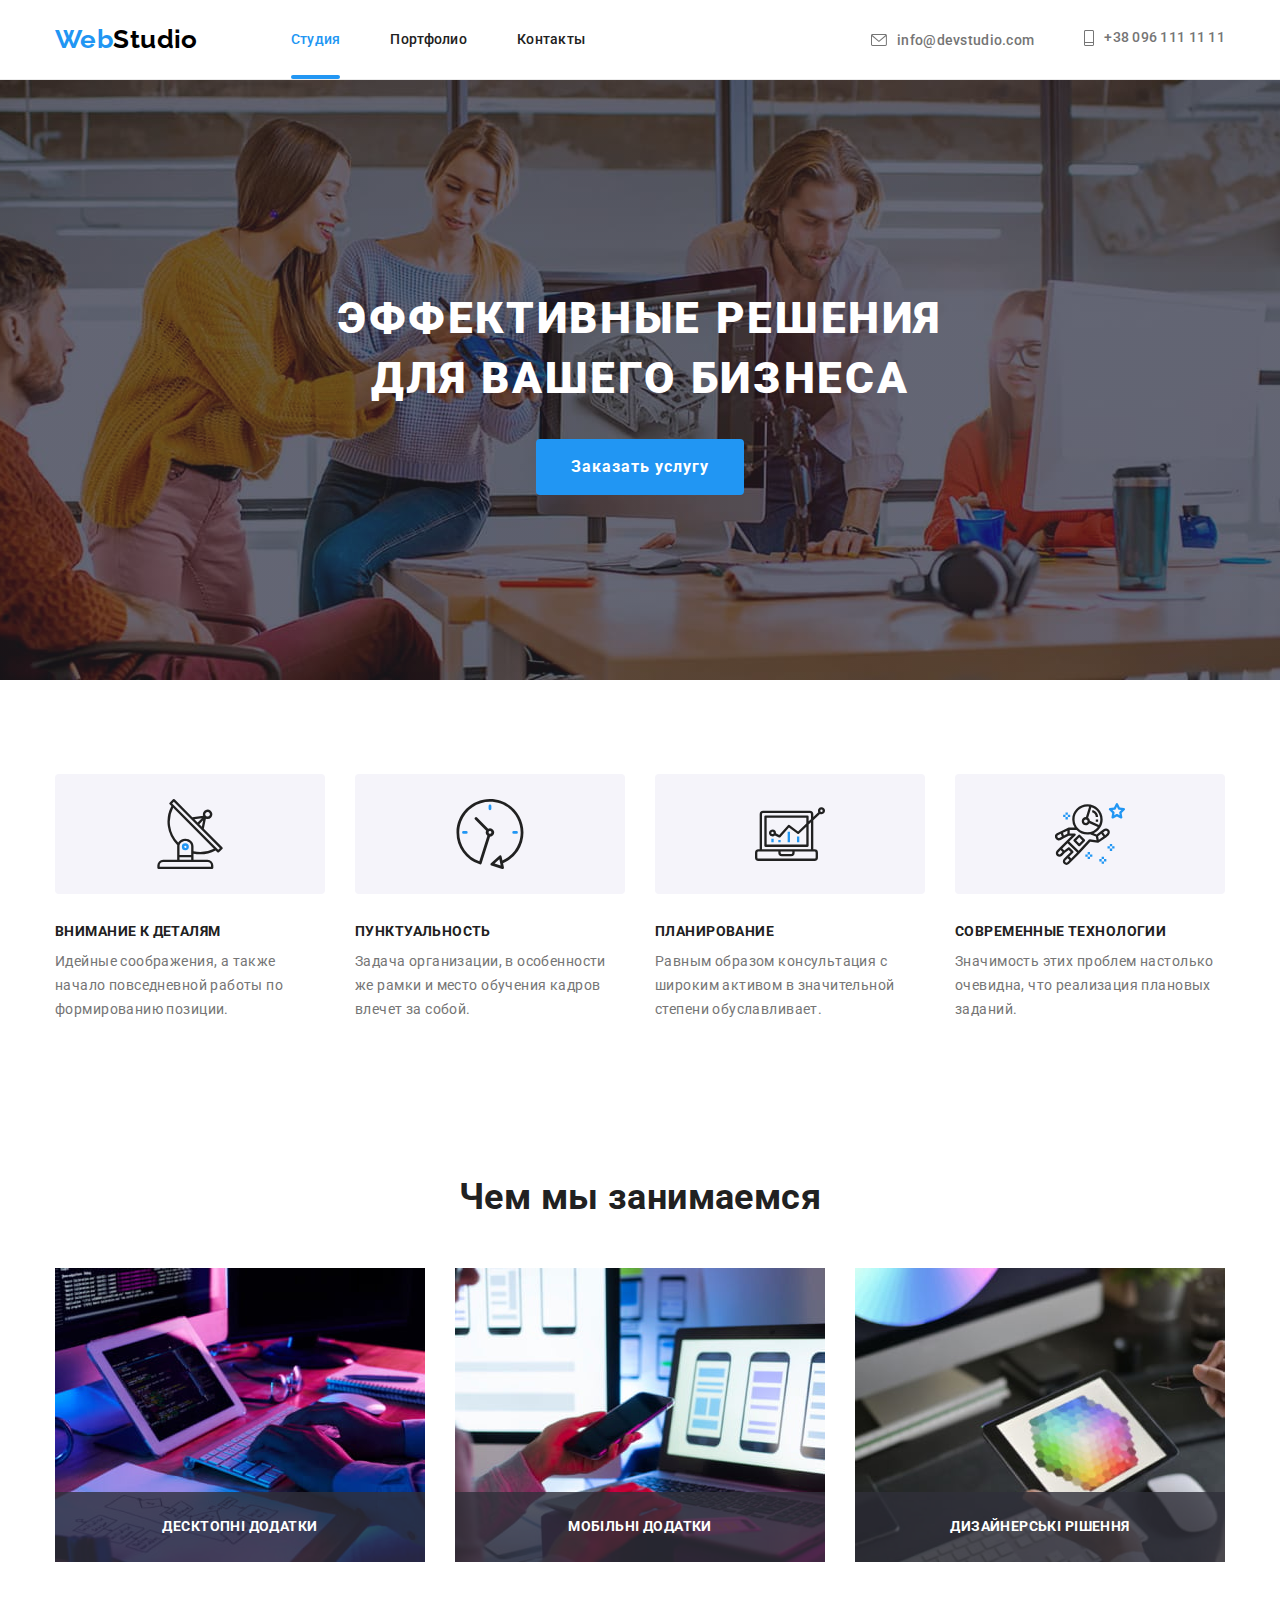
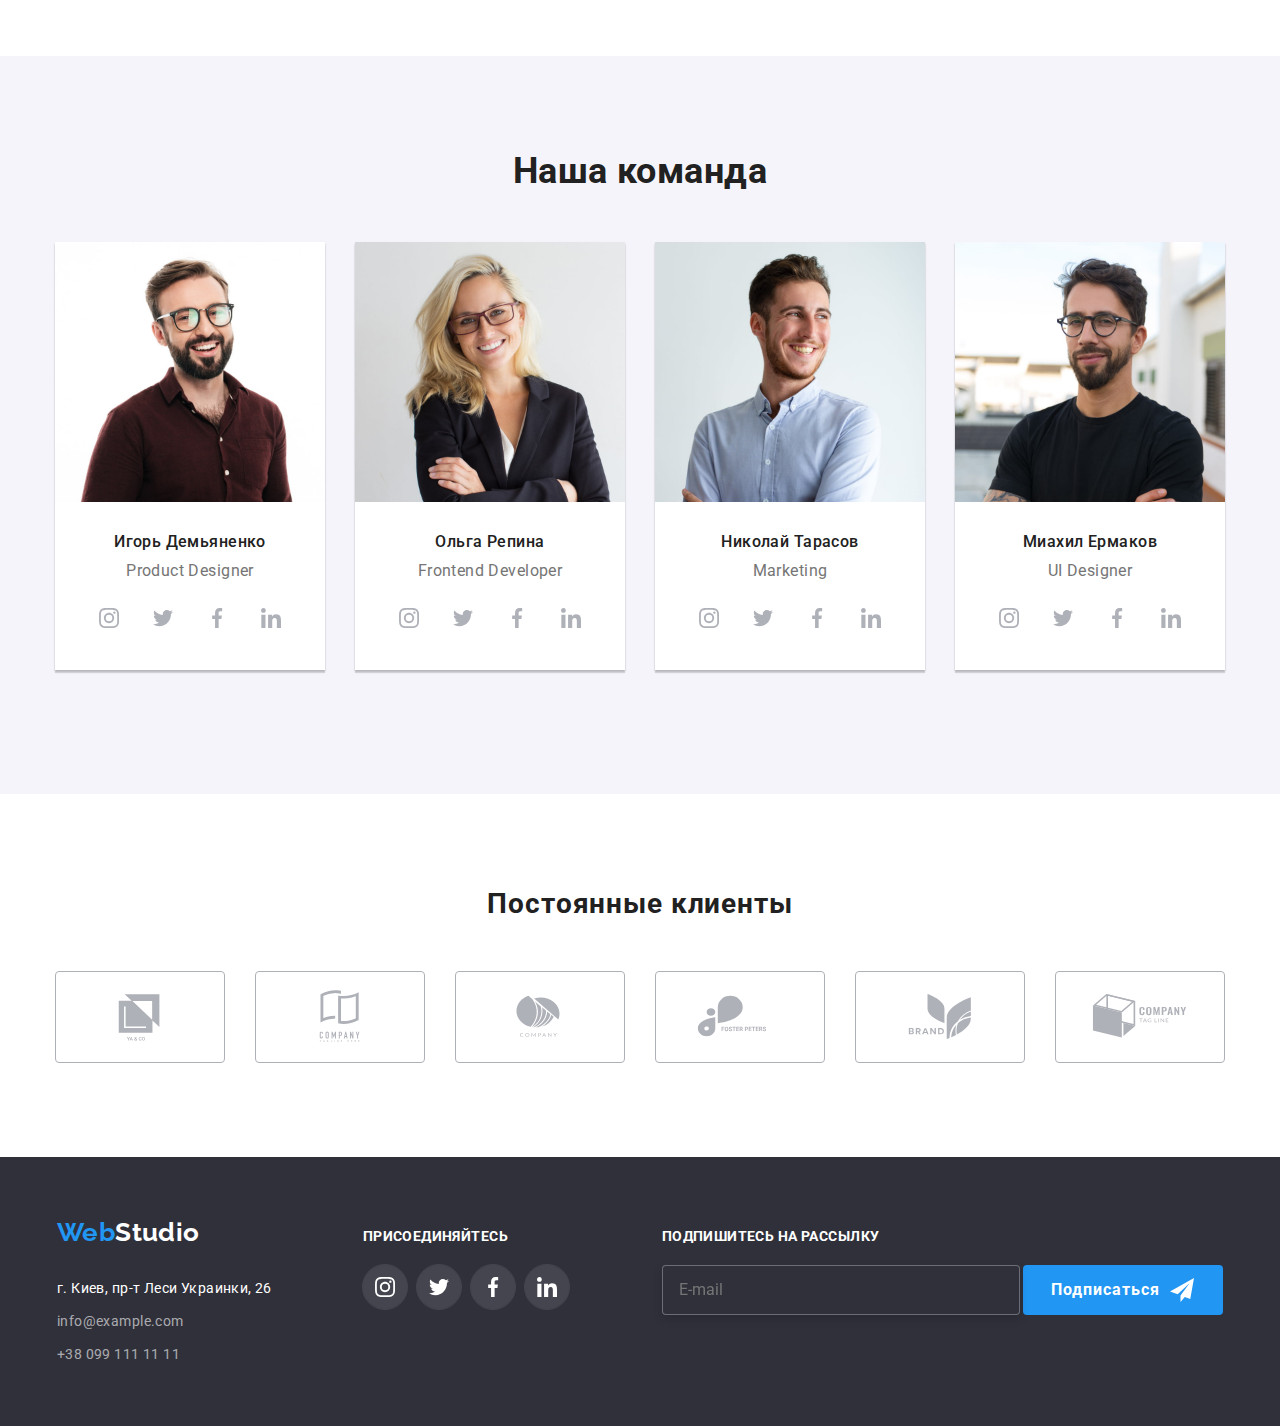
==== commit 4a839e2e: "7" ====
--- a/index.html
+++ b/index.html
@@ -25,11 +25,11 @@
 <header class="header">
       <div class="container header__container">
         <a href="" lang="en" class="header__logo">Web<span class="header__logo--color">Studio</span></a>
-        <!-- <button class="menu-btn" type="button">
+        <button class="menu-btn" type="button" data-menu-open>
           <svg width="40" height="40">
             <use href="./images/icon.svg#icon-menu"></use>
           </svg>
-        </button> -->
+        </button> 
         <nav class="nav">
           <ul class="list nav__list">
             <li class="item nav__item">
@@ -531,7 +531,7 @@
       </section> 
     </main>
     <!-- footer section -->
-    <!-- <footer class="footer">
+   <footer class="footer">
       <div class="footer-container container">
         <div>
           <a href="" lang="en" class="logo footer__logo"
@@ -620,6 +620,7 @@
             Подпишитесь на рассылку
           </h2>
           <form class="input-form">
+            <div class="input-form__container">
               <label class="input-form__lable">
                 <input
                 type="email"
@@ -633,10 +634,13 @@
                   <use href="./images/icon.svg#icon-send"></use>
                 </svg>
               </button>
+
+            </div>
+
           </form>
         </div>
       </div>
-    </footer> -->
+    </footer> 
     <!-- Modal window -->
     <div class="backdrop is-hidden" data-modal>
       <div class="modal-container">
@@ -696,12 +700,53 @@
     </div>
     </div>
   
-<div class="menu-overlay">
-  <div class="menu-container">
-
+<div class="menu-overlay" data-menu>
+  <div class="menu-container is-open">
+    <button class="menu-close-btn" type="button" data-menu-close>
+      <svg class="close-btn__icon" width="40px" height="40px">
+        <use href="./images/icon.svg#icon-menu-close"></use>
+      </svg>
+    </button>
+    <ul class="mobile-list list">
+      <li class="item mobile-list__item">
+        <a href="./index.html" class="mobile-list__link list"> Студия</a>
+      </li>
+      <li class="item mobile-list__item">
+        <a href="./portfolio.html" class="mobile-list__link list"> Портфолио</a>
+      </li>
+      <li class="item mobile-list__item">
+        <a href="" class="mobile-list__link list"> Контакты</a>
+      </li>
+    </ul>
+    <ul class="list mobile-list">
+      <li class="item  mobile-list__item">
+        <a href="mailto:info@devstudio.com" class="mobile__link--tel list">
+          +38 096 111 11 11
+        </a>
+      </li>
+      <li class="item  mobile-list__item">
+        <a href="tel:+380961111111" class="mobile__link--mail list">
+          info@devstudio.com</a>
+      </li>
+    </ul>
+    <ul class="mobile-socials list">
+      <li class="item mobile-socials__item">
+        <a href="" class="link mobile-socials__link list"> Instagram</a>
+      </li>
+      <li class="item mobile-socials__item">
+        <a href="" class="link mobile-socials__link list"> Twitter</a>
+      </li>
+      <li class="item mobile-socials__item">
+        <a href="" class="link mobile-socials__link list"> Facebook</a>
+      </li>
+      <li class="item mobile-socials__item">
+        <a href="" class="link mobile-socials__link list"> Linkedin</a>
+      </li>
+    </ul>
   </div>
 </div>
 
     <script src="./js/modal.js"></script>
+    <script defer src="js/menu.js"></script>
   </body>
 </html>
--- a/css/main.min.css
+++ b/css/main.min.css
@@ -1 +1 @@
-:root{--main-font: "Roboto", sans-serif;--main-text-color: #212121;--secondary-text-color: #757575;--acent-color: #2196F3;--hero-and-footer-background-color: #2F303A}.visuaaly-hidden{position:absolute;white-space:nowrap;width:1px;height:1px;overflow:hidden;border:0;padding:0;clip:rect(0 0 0 0);-webkit-clip-path:inset(50%);clip-path:inset(50%);margin:-1px}.backdrop.is-hidden{opacity:0;visibility:hidden;pointer-events:none}html{-webkit-box-sizing:border-box;box-sizing:border-box}*,::before,::after{-webkit-box-sizing:inherit;box-sizing:inherit}body{font-family:var(--main-font);letter-spacing:.03em;font-size:14px}h1,h2,h3,h4,h5,h6,p{margin:0}img{display:block}.list{list-style:none;text-decoration:none;margin:0;padding:0}.section{padding:94px 0}.container{margin-left:auto;margin-right:auto;padding-left:15px;padding-right:15px}@media screen and (min-width: 480px){.container{width:480px}}@media screen and (min-width: 768px){.container{width:768px}}@media screen and (min-width: 1200px){.container{width:1200px}}.competencies,.advantage,.hero{padding:94px 0}.modal-container{width:528px;min-height:581px;position:absolute;padding:40px;background-color:#fff;border-radius:4px;-webkit-box-shadow:0px 1px 3px rgba(0,0,0,.12),0px 1px 1px rgba(0,0,0,.14),0px 2px 1px rgba(0,0,0,.2);box-shadow:0px 1px 3px rgba(0,0,0,.12),0px 1px 1px rgba(0,0,0,.14),0px 2px 1px rgba(0,0,0,.2)}.text-container{padding-top:20px;padding-right:24px;padding-bottom:20px;padding-left:24px;border:1px solid #eee;border-top:none}.text-container__title{font-weight:700;font-size:18px;line-height:2;letter-spacing:.06em;color:var(--main-text-color);margin-bottom:4px}.text-container__type{font-size:16px;line-height:1.88;color:var(--secondary-text-color)}.hero__btn{border-radius:4px;border:solid var(--acent-color);padding:10px 32px;min-width:200px;min-height:50px;text-align:center;font-family:inherit;font-weight:700;font-size:16px;line-height:1.88;letter-spacing:.06em;color:#fff;cursor:pointer;background-color:var(--acent-color)}.btn-submit{display:-webkit-inline-box;display:-ms-inline-flexbox;display:inline-flex;-webkit-box-align:center;-ms-flex-align:center;align-items:center;gap:10px;padding:10px 28px;width:200px;height:50px;font-weight:700;font-size:16px;line-height:1.875;align-items:center;text-align:center;letter-spacing:.06em;color:#fff;background-color:var(--acent-color);border:0 solid rgba(0,0,0,0);border-radius:4px;cursor:pointer}.btn-submit__icon{fill:#fff}.gallery__btn{max-width:145px;min-width:73px;min-height:38px;padding:6px 22px;font-family:inherit;font-weight:500;font-size:16px;line-height:1.62;cursor:pointer;background-color:#f5f4fa;color:#212121;border-radius:4px;border:0 solid #f5f4fa;-webkit-transition-property:color,background-color,-webkit-box-shadow;transition-property:color,background-color,-webkit-box-shadow;transition-property:color,background-color,box-shadow;transition-property:color,background-color,box-shadow,-webkit-box-shadow;-webkit-transition-duration:250ms;transition-duration:250ms;-webkit-transition-timing-function:cubic-bezier(0.4, 0, 0.2, 1);transition-timing-function:cubic-bezier(0.4, 0, 0.2, 1);-webkit-transition-delay:0s;transition-delay:0s}.gallery__btn:hover,.gallery__btn:focus{background-color:var(--acent-color);color:#fff;-webkit-box-shadow:0px 3px 1px rgba(0,0,0,.1),0px 1px 2px rgba(0,0,0,.08),0px 2px 2px rgba(0,0,0,.12);box-shadow:0px 3px 1px rgba(0,0,0,.1),0px 1px 2px rgba(0,0,0,.08),0px 2px 2px rgba(0,0,0,.12)}.gallery__btn.active-btn{background-color:var(--acent-color);color:#fff}.modal-btn{position:absolute;top:8px;right:8px;display:-webkit-box;display:-ms-flexbox;display:flex;-webkit-box-align:center;-ms-flex-align:center;align-items:center;-webkit-box-pack:center;-ms-flex-pack:center;justify-content:center;width:30px;height:30px;padding:0;border-radius:50%;border:1px solid rgba(0,0,0,.1);background-color:#fff;cursor:pointer}.modal-btn__icon{font:#000;-webkit-transition-property:fill;transition-property:fill;-webkit-transition-duration:250ms;transition-duration:250ms;-webkit-transition-timing-function:cubic-bezier(0.4, 0, 0.2, 1);transition-timing-function:cubic-bezier(0.4, 0, 0.2, 1)}.modal-btn:hover .modal-btn__icon,.modal-btn:focus .modal-btn__icon{fill:var(--acent-color)}.btn-send{display:-webkit-inline-box;display:-ms-inline-flexbox;display:inline-flex;padding:10px 52px;width:200px;-webkit-box-align:center;-ms-flex-align:center;align-items:center;-webkit-box-pack:center;-ms-flex-pack:center;justify-content:center;background-color:var(--acent-color);border-radius:4px;border:0 solid rgba(0,0,0,0);font-weight:700;font-size:16px;line-height:1.875;letter-spacing:.06em;color:#fff;-webkit-box-shadow:0px 4px 4px rgba(0,0,0,.15);box-shadow:0px 4px 4px rgba(0,0,0,.15);cursor:pointer}.header__logo{margin-right:93px;font-family:"Raleway",sans-serif;font-weight:700;font-size:26px;line-height:1.19;text-decoration:none;color:var(--acent-color)}.header__logo--color{font-family:"Raleway",sans-serif;font-weight:700;font-size:26px;line-height:1.19;color:#000}.footer__logo{display:inline-block;margin-bottom:20px}.footer__logo--color{color:#fff}.logo{margin-right:93px;font-family:"Raleway",sans-serif;font-weight:700;font-size:26px;line-height:1.19;text-decoration:none;color:var(--acent-color)}.header{padding-top:24px;padding-bottom:24px;border-bottom:1px solid #ececec}.header__container{display:-webkit-box;display:-ms-flexbox;display:flex;-webkit-box-align:center;-ms-flex-align:center;align-items:center}@media screen and (max-width: 767px){.nav{display:none}}.nav__list{display:-webkit-box;display:-ms-flexbox;display:flex;-webkit-box-align:center;-ms-flex-align:center;align-items:center;-webkit-box-pack:center;-ms-flex-pack:center;justify-content:center}.nav__item{margin-right:50px}.nav__item:last-child{margin-right:0}.nav__link{padding-top:32px;padding-bottom:32px;-webkit-transition-property:color;transition-property:color;-webkit-transition-duration:250ms;transition-duration:250ms;-webkit-transition-timing-function:cubic-bezier(0.4, 0, 0.2, 1);transition-timing-function:cubic-bezier(0.4, 0, 0.2, 1);color:var(--main-text-color);font-weight:500;line-height:1.14;letter-spacing:.02em;text-decoration:none}.nav__link:hover,.nav__link:focus{color:var(--acent-color)}.nav__link.active{color:var(--acent-color);position:relative}.nav__link.active::after{content:"";position:absolute;bottom:0;left:0;display:block;width:100%;height:4px;background-color:var(--acent-color);border-radius:2px}@media screen and (max-width: 767px){.contact{display:none}}.contact__mail{margin-right:50px}.contact__link{color:var(--main-text-color);font-weight:500;line-height:1.14;letter-spacing:.02em;text-decoration:none;display:-webkit-box;display:-ms-flexbox;display:flex;-webkit-box-align:center;-ms-flex-align:center;align-items:center;gap:10px;color:var(--secondary-text-color);-webkit-transition-property:color;transition-property:color;-webkit-transition-duration:250ms;transition-duration:250ms;-webkit-transition-timing-function:cubic-bezier(0.4, 0, 0.2, 1);transition-timing-function:cubic-bezier(0.4, 0, 0.2, 1)}.contact__link:hover .contact-icon,.contact__link:focus .contact-icon{fill:var(--acent-color)}.contact__link:hover,.contact__link:focus{color:var(--acent-color)}.contact-icon{fill:var(--secondary-text-color);-webkit-transition-property:fill;transition-property:fill;-webkit-transition-duration:250ms;transition-duration:250ms;-webkit-transition-timing-function:cubic-bezier(0.4, 0, 0.2, 1);transition-timing-function:cubic-bezier(0.4, 0, 0.2, 1)}.hero-section{background-color:var(--hero-and-footer-background-color);max-width:480px;height:400px;margin-right:auto;margin-left:auto;padding-top:118px;padding-bottom:118px;text-align:center;background-image:-webkit-gradient(linear, left top, right top, from(rgba(47, 48, 58, 0.4)), to(rgba(47, 48, 58, 0.4))),url(../images/mainfon.jpg);background-image:linear-gradient(to right, rgba(47, 48, 58, 0.4), rgba(47, 48, 58, 0.4)),url(../images/mainfon.jpg);background-repeat:no-repeat;background-position:center;background-size:cover}@media screen and (min-width: 768px){.hero-section{max-width:768px}}@media screen and (min-width: 1200px){.hero-section{max-width:1600px;height:600px;padding-top:209px;padding-bottom:200px}}.hero__title{color:#fff;font-weight:900;font-size:26px;line-height:1.62;letter-spacing:.06em;text-transform:uppercase;margin-left:auto;margin-right:auto;margin-bottom:30px}@media screen and (min-width: 1200px){.hero__title{font-size:44px;line-height:1.36;width:696px}}.advantage{padding-bottom:0}@media screen and (min-width: 768px){.advantage-list{display:-webkit-box;display:-ms-flexbox;display:flex;-ms-flex-wrap:wrap;flex-wrap:wrap;gap:30px}}@media screen and (min-width: 1200px){.advantage-list{display:-webkit-box;display:-ms-flexbox;display:flex;-ms-flex-wrap:nowrap;flex-wrap:nowrap;gap:30px}}.advantage-list__title{font-weight:700;font-size:14px;line-height:1.14;text-transform:uppercase;color:var(--main-text-color);margin-bottom:10px}@media screen and (max-width: 480px){.advantage-list__title{text-align:center}}.advantage-list__wrap{height:120px;background-color:#f5f4fa;border-radius:4px;margin-bottom:30px;display:-webkit-box;display:-ms-flexbox;display:flex;-webkit-box-align:center;-ms-flex-align:center;align-items:center;-webkit-box-pack:center;-ms-flex-pack:center;justify-content:center}.advantage-list__item{padding-bottom:60px}@media screen and (min-width: 480px){.advantage-list__item{max-width:480px}}@media screen and (min-width: 768px){.advantage-list__item{max-width:354px;-ms-flex-preferred-size:50%;flex-basis:50%}}@media screen and (min-width: 1200px){.advantage-list__item{max-width:270px}}.advantage-list__text{line-height:1.71;color:var(--secondary-text-color);margin-right:30px}.advantage-list__text:last-child{margin-right:0}.advantage__icon{fill:var(--main-text-color)}@media screen and (max-width: 1199px){.competencies-container{display:none}}.competencies__title{margin-bottom:50px;font-weight:700;font-size:36px;line-height:1.17;text-align:center;color:var(--main-text-color)}.competencies__list{display:-webkit-box;display:-ms-flexbox;display:flex;gap:30px}.competencies__text{display:-webkit-box;display:-ms-flexbox;display:flex;-webkit-box-align:center;-ms-flex-align:center;align-items:center;-webkit-box-pack:center;-ms-flex-pack:center;justify-content:center;font-weight:700;line-height:1.14;text-align:center;letter-spacing:.03em;text-transform:uppercase;color:#fff;width:100%;height:100%}.competencies__card{position:relative}.features-container{position:absolute;bottom:0;left:0;background:rgba(47,48,58,.8);width:370px;height:70px}.team-members{padding-top:94px;padding-bottom:94px;background-color:#f5f4fa}.team-members__list{text-align:center;-webkit-box-pack:center;-ms-flex-pack:center;justify-content:center;gap:30px}@media screen and (min-width: 768px){.team-members__list{display:-webkit-box;display:-ms-flexbox;display:flex;-ms-flex-wrap:wrap;flex-wrap:wrap}}.team-members__title{margin-bottom:50px;font-weight:700;font-size:36px;line-height:1.17;text-align:center;color:var(--main-text-color)}.team-members__name{font-weight:500;font-size:16px;line-height:1.19;text-align:center;color:var(--main-text-color);margin-bottom:10px}.team-members__profession{margin-bottom:16px;font-size:16px;line-height:1.19;text-align:center;color:var(--secondary-text-color)}.team-box{padding-top:30px;padding-bottom:30px;background-color:#fff}.team-members__card{margin-bottom:30px;-webkit-box-shadow:0px 3px 1px rgba(0,0,0,.1),0px 1px 2px rgba(0,0,0,.08),0px 2px 2px rgba(0,0,0,.12);box-shadow:0px 3px 1px rgba(0,0,0,.1),0px 1px 2px rgba(0,0,0,.08),0px 2px 2px rgba(0,0,0,.12)}.clients{padding-top:94px;padding-bottom:94px}.clients__title{margin-bottom:30px;font-family:"Roboto";font-weight:700;font-size:28px;line-height:1.17;text-align:center;letter-spacing:.03em;color:#212121}@media screen and (min-width: 768px){.clients__title{font-size:28px;line-height:1.17}}@media screen and (min-width: 1200px){.clients__title{margin-bottom:50px}}.clients__logo{fill:#afb1b8;-webkit-transition-property:fill;transition-property:fill;-webkit-transition-duration:250ms;transition-duration:250ms;-webkit-transition-timing-function:cubic-bezier(0.4, 0, 0.2, 1);transition-timing-function:cubic-bezier(0.4, 0, 0.2, 1)}.clients__list{display:-webkit-box;display:-ms-flexbox;display:flex;-webkit-box-align:center;-ms-flex-align:center;align-items:center;-webkit-box-pack:center;-ms-flex-pack:center;justify-content:center;-ms-flex-wrap:wrap;flex-wrap:wrap;gap:30px}@media screen and (min-width: 1200px){.clients__list{-ms-flex-wrap:nowrap;flex-wrap:nowrap}}.clietns__name{display:-webkit-box;display:-ms-flexbox;display:flex;width:210px;height:92px;-webkit-box-pack:center;-ms-flex-pack:center;justify-content:center;-webkit-box-align:center;-ms-flex-align:center;align-items:center;color:#afb1b8;border:1px solid #afb1b8;border-radius:4px;-webkit-transition-property:border;transition-property:border;-webkit-transition-duration:250ms;transition-duration:250ms;-webkit-transition-timing-function:cubic-bezier(0.4, 0, 0.2, 1);transition-timing-function:cubic-bezier(0.4, 0, 0.2, 1)}@media screen and (min-width: 768px){.clietns__name{width:226px}}@media screen and (min-width: 1200px){.clietns__name{width:170px}}.clietns__name:hover,.clietns__name:focus{border:1px solid var(--acent-color)}.clietns__name:hover .clients__logo{fill:var(--acent-color)}.clietns__name:focus .clients__logo{fill:var(--acent-color)}.footer{padding-top:60px;padding-bottom:60px;background-color:var(--hero-and-footer-background-color)}.footer-container{display:-webkit-box;display:-ms-flexbox;display:flex;-webkit-box-align:baseline;-ms-flex-align:baseline;align-items:baseline}.footer-contacts__link{display:inline-block;font-style:normal;line-height:1.71;color:rgba(255,255,255,.6);text-decoration:none;-webkit-transition-property:color;transition-property:color;-webkit-transition-duration:250ms;transition-duration:250ms;-webkit-transition-timing-function:cubic-bezier(0.4, 0, 0.2, 1);transition-timing-function:cubic-bezier(0.4, 0, 0.2, 1)}.footer-contacts__address{display:inline-block;color:#fff;font-style:normal;line-height:1.71;text-decoration:none}.footer-contacts__list .item:not(:last-child){margin-bottom:9px}.footer-contacts__link:hover,.footer-contacts__link:focus{color:var(--acent-color)}.social-networks{margin-left:70px}.social-networks__title{display:inline-block;margin-bottom:20px;font-size:14px;line-height:1.14;letter-spacing:.03em;text-transform:uppercase;color:#fff}.social-networks__list{display:-webkit-box;display:-ms-flexbox;display:flex;-webkit-box-align:center;-ms-flex-align:center;align-items:center;-webkit-box-pack:center;-ms-flex-pack:center;justify-content:center;gap:10px}.social-networks__icon{fill:#fff}.social-networks__link{display:-webkit-box;display:-ms-flexbox;display:flex;-webkit-box-align:center;-ms-flex-align:center;align-items:center;-webkit-box-pack:center;-ms-flex-pack:center;justify-content:center;width:44px;height:44px;background-color:rgba(255,255,255,.1);border-radius:50%;outline:1px solid rgba(255,255,255,.1);-webkit-transition-property:background-color;transition-property:background-color;-webkit-transition-duration:250ms;transition-duration:250ms;-webkit-transition-timing-function:cubic-bezier(0.4, 0, 0.2, 1);transition-timing-function:cubic-bezier(0.4, 0, 0.2, 1)}.social-networks__link:hover,.social-networks__link:focus{background-color:#2196f3}.input-form{display:-webkit-box;display:-ms-flexbox;display:flex;gap:12px}.input-form__lable{gap:40px}.subscribe{margin-left:93px}.subscribe__title{margin-bottom:20px;font-size:14px;line-height:1.14;letter-spacing:.03em;text-transform:uppercase;color:#fff}.input-form__email{padding-left:16px;padding-top:15px;padding-bottom:15px;width:358px;height:50px;font-size:16px;line-height:1.25;border:1px solid rgba(255,255,255,.3);border-radius:4px;background-color:#2f303a;-webkit-filter:drop-shadow(0px 4px 4px rgba(0, 0, 0, 0.15));filter:drop-shadow(0px 4px 4px rgba(0, 0, 0, 0.15))}.input-form__email:hover,.input-form__email:focus{border:1px solid var(--acent-color);outline:none;color:#fff}.backdrop{position:fixed;top:0;left:0;display:-webkit-box;display:-ms-flexbox;display:flex;-webkit-box-align:center;-ms-flex-align:center;align-items:center;-webkit-box-pack:center;-ms-flex-pack:center;justify-content:center;width:100%;height:100%;background-color:rgba(0,0,0,.2);z-index:100}.modal-form{text-align:center;-webkit-box-pack:center;-ms-flex-pack:center;justify-content:center}.modal-form__wrap{margin-bottom:20px}.modal-form__title{display:block;margin-bottom:12px;font-weight:700;font-size:20px;line-height:1.15;text-align:center;letter-spacing:.03em;color:#212121}.modal-form__name{display:block;text-align:left;margin-bottom:4px;font-size:12px;line-height:1.1666666667;letter-spacing:.01em;color:#757575}.modal-form__icon{position:absolute;bottom:11px;left:12px;-webkit-transition:fill 250ms cubic-bezier(0.4, 0, 0.2, 1);transition:fill 250ms cubic-bezier(0.4, 0, 0.2, 1)}.modal-form__label{position:relative;display:block;margin-bottom:10px}.modal-form__label:last-child{margin-bottom:0}.modal-form__input{width:100%;border-radius:4px;border:1px solid rgba(33,33,33,.2);padding-top:11px;padding-bottom:11px;padding-left:35px;-webkit-transition:border 250ms cubic-bezier(0.4, 0, 0.2, 1);transition:border 250ms cubic-bezier(0.4, 0, 0.2, 1);cursor:pointer}.modal-form__input:focus,.modal-form__input:hover{border:1px solid var(--acent-color);outline:none}.modal-form__input:hover+.modal-form__icon,.modal-form__input:focus+.modal-form__icon{fill:var(--acent-color)}.modal-form__textarea{width:100%;height:120px;border-radius:4px;border:1px solid rgba(33,33,33,.2);padding:12px 16px;font-size:12px;line-height:14px;letter-spacing:.01em;color:rgba(117,117,117,.5);resize:none;-webkit-transition:border 250ms cubic-bezier(0.4, 0, 0.2, 1);transition:border 250ms cubic-bezier(0.4, 0, 0.2, 1)}.modal-form__textarea:hover,.modal-form__textarea:focus{border:1px solid var(--acent-color);outline:none}.label-agreement{display:-webkit-box;display:-ms-flexbox;display:flex;-webkit-box-align:center;-ms-flex-align:center;align-items:center;-webkit-box-pack:center;-ms-flex-pack:center;justify-content:center;margin-bottom:30px;gap:7px}.label-agreement__text{font-size:14px;line-height:1.7142857143;letter-spacing:.03em;color:#757575;-webkit-user-select:none;-moz-user-select:none;-ms-user-select:none;user-select:none;text-underline-position:under}.label-agreement__text--link{color:var(--acent-color)}.label-agreement__check:checked+.label-agreement__register .icon-uncheck{opacity:0}.label-agreement__check:checked+.label-agreement__register .icon-check{opacity:1}.icon-check{opacity:0;-webkit-transition:opasity 2000ms cubic-bezier(0.4, 0, 0.2, 1);transition:opasity 2000ms cubic-bezier(0.4, 0, 0.2, 1)}.gallery__list{display:-webkit-box;display:-ms-flexbox;display:flex;gap:8px;margin-bottom:50px;-webkit-box-pack:center;-ms-flex-pack:center;justify-content:center}.text-portfolio{font-size:16px;line-height:1.88;color:var(--secondary-text-color)}.exampel{display:-webkit-box;display:-ms-flexbox;display:flex;-ms-flex-wrap:wrap;flex-wrap:wrap;gap:30px}.exampel__item{-webkit-transition:-webkit-box-shadow 250ms cubic-bezier(0.4, 0, 0.2, 1);transition:-webkit-box-shadow 250ms cubic-bezier(0.4, 0, 0.2, 1);transition:box-shadow 250ms cubic-bezier(0.4, 0, 0.2, 1);transition:box-shadow 250ms cubic-bezier(0.4, 0, 0.2, 1), -webkit-box-shadow 250ms cubic-bezier(0.4, 0, 0.2, 1)}.exampel__item:hover,.exampel__item:focus{-webkit-box-shadow:0px 1px 1px rgba(0,0,0,.12),0px 4px 4px rgba(0,0,0,.06),1px 4px 6px rgba(0,0,0,.16);box-shadow:0px 1px 1px rgba(0,0,0,.12),0px 4px 4px rgba(0,0,0,.06),1px 4px 6px rgba(0,0,0,.16)}.exampel__item:hover .overlay-portfolio{-webkit-transform:translateY(0%);transform:translateY(0%)}.socials{display:-webkit-box;display:-ms-flexbox;display:flex;-webkit-box-align:center;-ms-flex-align:center;align-items:center;-webkit-box-pack:center;-ms-flex-pack:center;justify-content:center;gap:10px;max-width:480px}.socials__link{display:-webkit-box;display:-ms-flexbox;display:flex;-webkit-box-align:center;-ms-flex-align:center;align-items:center;-webkit-box-pack:center;-ms-flex-pack:center;justify-content:center;width:44px;height:44px;background-color:#fff;border-radius:50%;outline:1px solid #fff;-webkit-transition:background-color 250ms cubic-bezier(0.4, 0, 0.2, 1);transition:background-color 250ms cubic-bezier(0.4, 0, 0.2, 1)}.socials__link:hover,.socials__link:focus{background-color:#2196f3}.socials__link:hover .socials__icon,.socials__link:focus .socials__icon{fill:#fff}.socials__icon{fill:#afb1b8;-webkit-transition:fill 250ms cubic-bezier(0.4, 0, 0.2, 1);transition:fill 250ms cubic-bezier(0.4, 0, 0.2, 1)}.overlay{position:relative;overflow:hidden}.overlay-portfolio{background-color:rgba(33,150,243,.9);position:absolute;top:0;left:0;width:100%;height:100%;padding:63px 24px;-webkit-transform:translateY(100%);transform:translateY(100%);display:-webkit-box;display:-ms-flexbox;display:flex;-webkit-box-align:center;-ms-flex-align:center;align-items:center;-webkit-box-pack:center;-ms-flex-pack:center;justify-content:center;-webkit-transition:-webkit-transform 250ms cubic-bezier(0.4, 0, 0.2, 1);transition:-webkit-transform 250ms cubic-bezier(0.4, 0, 0.2, 1);transition:transform 250ms cubic-bezier(0.4, 0, 0.2, 1);transition:transform 250ms cubic-bezier(0.4, 0, 0.2, 1), -webkit-transform 250ms cubic-bezier(0.4, 0, 0.2, 1)}.overlay-portfolio__text{font-size:18px;line-height:1.56;letter-spacing:.03em;color:#fff}/*# sourceMappingURL=main.min.css.map */+:root{--main-font: "Roboto", sans-serif;--main-text-color: #212121;--secondary-text-color: #757575;--acent-color: #2196F3;--hero-and-footer-background-color: #2F303A}.visuaaly-hidden{position:absolute;white-space:nowrap;width:1px;height:1px;overflow:hidden;border:0;padding:0;clip:rect(0 0 0 0);-webkit-clip-path:inset(50%);clip-path:inset(50%);margin:-1px}.backdrop.is-hidden{opacity:0;visibility:hidden;pointer-events:none}html{-webkit-box-sizing:border-box;box-sizing:border-box}*,::before,::after{-webkit-box-sizing:inherit;box-sizing:inherit}body{font-family:var(--main-font);letter-spacing:.03em;font-size:14px}h1,h2,h3,h4,h5,h6,p{margin:0}img{display:block}.list{list-style:none;text-decoration:none;margin:0;padding:0}.section{padding:94px 0}.container{margin-left:auto;margin-right:auto;padding-left:15px;padding-right:15px}@media screen and (min-width: 480px){.container{width:480px}}@media screen and (min-width: 768px){.container{width:768px}}@media screen and (min-width: 1200px){.container{width:1200px}}.competencies,.advantage,.hero{padding:94px 0}.modal-container{width:528px;min-height:581px;position:absolute;padding:40px;background-color:#fff;border-radius:4px;-webkit-box-shadow:0px 1px 3px rgba(0,0,0,.12),0px 1px 1px rgba(0,0,0,.14),0px 2px 1px rgba(0,0,0,.2);box-shadow:0px 1px 3px rgba(0,0,0,.12),0px 1px 1px rgba(0,0,0,.14),0px 2px 1px rgba(0,0,0,.2)}.text-container{padding-top:20px;padding-right:24px;padding-bottom:20px;padding-left:24px;border:1px solid #eee;border-top:none}.text-container__title{font-weight:700;font-size:18px;line-height:2;letter-spacing:.06em;color:var(--main-text-color);margin-bottom:4px}.text-container__type{font-size:16px;line-height:1.88;color:var(--secondary-text-color)}.hero__btn{border-radius:4px;border:solid var(--acent-color);padding:10px 32px;min-width:200px;min-height:50px;text-align:center;font-family:inherit;font-weight:700;font-size:16px;line-height:1.88;letter-spacing:.06em;color:#fff;cursor:pointer;background-color:var(--acent-color)}.btn-submit{display:-webkit-inline-box;display:-ms-inline-flexbox;display:inline-flex;-webkit-box-align:center;-ms-flex-align:center;align-items:center;gap:10px;padding:10px 28px;width:200px;height:50px;font-weight:700;font-size:16px;line-height:1.875;align-items:center;text-align:center;letter-spacing:.06em;color:#fff;background-color:var(--acent-color);border:0 solid rgba(0,0,0,0);border-radius:4px;cursor:pointer}.btn-submit__icon{fill:#fff}.gallery__btn{max-width:145px;min-width:73px;min-height:38px;padding:6px 22px;font-family:inherit;font-weight:500;font-size:16px;line-height:1.62;cursor:pointer;background-color:#f5f4fa;color:#212121;border-radius:4px;border:0 solid #f5f4fa;-webkit-transition-property:color,background-color,-webkit-box-shadow;transition-property:color,background-color,-webkit-box-shadow;transition-property:color,background-color,box-shadow;transition-property:color,background-color,box-shadow,-webkit-box-shadow;-webkit-transition-duration:250ms;transition-duration:250ms;-webkit-transition-timing-function:cubic-bezier(0.4, 0, 0.2, 1);transition-timing-function:cubic-bezier(0.4, 0, 0.2, 1);-webkit-transition-delay:0s;transition-delay:0s}.gallery__btn:hover,.gallery__btn:focus{background-color:var(--acent-color);color:#fff;-webkit-box-shadow:0px 3px 1px rgba(0,0,0,.1),0px 1px 2px rgba(0,0,0,.08),0px 2px 2px rgba(0,0,0,.12);box-shadow:0px 3px 1px rgba(0,0,0,.1),0px 1px 2px rgba(0,0,0,.08),0px 2px 2px rgba(0,0,0,.12)}.gallery__btn.active-btn{background-color:var(--acent-color);color:#fff}.modal-btn{position:absolute;top:8px;right:8px;display:-webkit-box;display:-ms-flexbox;display:flex;-webkit-box-align:center;-ms-flex-align:center;align-items:center;-webkit-box-pack:center;-ms-flex-pack:center;justify-content:center;width:30px;height:30px;padding:0;border-radius:50%;border:1px solid rgba(0,0,0,.1);background-color:#fff;cursor:pointer}.modal-btn__icon{font:#000;-webkit-transition-property:fill;transition-property:fill;-webkit-transition-duration:250ms;transition-duration:250ms;-webkit-transition-timing-function:cubic-bezier(0.4, 0, 0.2, 1);transition-timing-function:cubic-bezier(0.4, 0, 0.2, 1)}.modal-btn:hover .modal-btn__icon,.modal-btn:focus .modal-btn__icon{fill:var(--acent-color)}.btn-send{display:-webkit-inline-box;display:-ms-inline-flexbox;display:inline-flex;padding:10px 52px;width:200px;-webkit-box-align:center;-ms-flex-align:center;align-items:center;-webkit-box-pack:center;-ms-flex-pack:center;justify-content:center;background-color:var(--acent-color);border-radius:4px;border:0 solid rgba(0,0,0,0);font-weight:700;font-size:16px;line-height:1.875;letter-spacing:.06em;color:#fff;-webkit-box-shadow:0px 4px 4px rgba(0,0,0,.15);box-shadow:0px 4px 4px rgba(0,0,0,.15);cursor:pointer}.header__logo{margin-right:93px;font-family:"Raleway",sans-serif;font-weight:700;font-size:26px;line-height:1.19;text-decoration:none;color:var(--acent-color)}.header__logo--color{font-family:"Raleway",sans-serif;font-weight:700;font-size:26px;line-height:1.19;color:#000}.footer__logo{display:inline-block;margin-bottom:20px}.footer__logo--color{color:#fff}.logo{margin-right:93px;font-family:"Raleway",sans-serif;font-weight:700;font-size:26px;line-height:1.19;text-decoration:none;color:var(--acent-color)}.menu-btn{margin-left:auto;display:-webkit-inline-box;display:-ms-inline-flexbox;display:inline-flex;-webkit-box-align:center;-ms-flex-align:center;align-items:center;-webkit-box-pack:center;-ms-flex-pack:center;justify-content:center;width:40px;height:40px;padding:0;background-color:rgba(0,0,0,0);border:none;cursor:pointer}@media screen and (min-width: 768px){.menu-btn{display:none}}.menu-overlay{position:fixed;top:0;left:0;z-index:100;width:100%;height:100%;background-color:#fff;-webkit-box-shadow:0px 4px 8px rgba(0,0,0,.04),0px 2px 4px rgba(0,0,0,.08),0px 1px 3px rgba(0,0,0,.16);box-shadow:0px 4px 8px rgba(0,0,0,.04),0px 2px 4px rgba(0,0,0,.08),0px 1px 3px rgba(0,0,0,.16);opacity:0;pointer-events:none;visibility:hidden}.menu-overlay.is-open{opacity:1;pointer-events:initial;visibility:visible}@media screen and (min-width: 768px){.menu-overlay{display:none}}.menu-container{display:-webkit-box;display:-ms-flexbox;display:flex;-webkit-box-orient:vertical;-webkit-box-direction:normal;-ms-flex-direction:column;flex-direction:column;max-width:480px;height:100%;background-color:#fff;padding:48px 40px;-webkit-transform:translateX(100%);transform:translateX(100%)}.menu-overlay.is-open .menu-container{-webkit-transform:translateX(0);transform:translateX(0)}.mobile-list__item{margin-bottom:32px}.mobile-list__link{font-weight:500;font-size:40px;line-height:1.18;letter-spacing:.02em;color:#212121}.mobile-list__link:hover,.mobile-list__link:focus{color:var(--acent-color)}.mobile__link--tel{font-weight:500;font-size:34px;line-height:1.18;letter-spacing:.02em;padding-bottom:32px;color:var(--acent-color)}.mobile__link--mail{font-weight:500;font-size:24px;line-height:1.17;letter-spacing:.02em;color:#757575}.mobile-list:first-child{margin-bottom:auto}.mobile-list:nth-child(2){margin-bottom:64px}.mobile-socials{display:-webkit-box;display:-ms-flexbox;display:flex;-ms-flex-wrap:wrap;flex-wrap:wrap;gap:10px}.mobile-socials__link{font-weight:500;font-size:18px;line-height:1.22;letter-spacing:.02em;color:var(--acent-color);padding-right:10px}.mobile-socials__item:not(:last-child) .mobile-socials__link{border-right:1px solid rgba(33,33,33,.2)}.menu-close-btn{position:absolute;top:10px;right:15px;display:-webkit-box;display:-ms-flexbox;display:flex;-webkit-box-align:center;-ms-flex-align:center;align-items:center;-webkit-box-pack:center;-ms-flex-pack:center;justify-content:center;width:40px;height:40px;padding:0;border:none;background-color:#fff;cursor:pointer}.close-btn__icon:hover,.close-btn__icon:focus{fill:var(--acent-color)}.header{padding-top:24px;padding-bottom:24px;border-bottom:1px solid #ececec}.header__container{display:-webkit-box;display:-ms-flexbox;display:flex;-webkit-box-align:center;-ms-flex-align:center;align-items:center}@media screen and (max-width: 767px){.nav{display:none}}.nav__list{display:-webkit-box;display:-ms-flexbox;display:flex;-webkit-box-align:center;-ms-flex-align:center;align-items:center;-webkit-box-pack:center;-ms-flex-pack:center;justify-content:center}.nav__item{margin-right:50px}.nav__item:last-child{margin-right:0}.nav__link{padding-top:32px;padding-bottom:32px;-webkit-transition-property:color;transition-property:color;-webkit-transition-duration:250ms;transition-duration:250ms;-webkit-transition-timing-function:cubic-bezier(0.4, 0, 0.2, 1);transition-timing-function:cubic-bezier(0.4, 0, 0.2, 1);color:var(--main-text-color);font-weight:500;line-height:1.14;letter-spacing:.02em;text-decoration:none}.nav__link:hover,.nav__link:focus{color:var(--acent-color)}.nav__link.active{color:var(--acent-color);position:relative}.nav__link.active::after{content:"";position:absolute;bottom:0;left:0;display:block;width:100%;height:4px;background-color:var(--acent-color);border-radius:2px}.contact{margin-left:auto}@media screen and (max-width: 767px){.contact{display:none}}@media screen and (min-width: 1200px){.contact{display:-webkit-box;display:-ms-flexbox;display:flex;-webkit-box-align:baseline;-ms-flex-align:baseline;align-items:baseline}}.contact__mail{margin-right:50px}.contact__link{color:var(--main-text-color);font-weight:500;line-height:1.14;letter-spacing:.02em;text-decoration:none;display:-webkit-box;display:-ms-flexbox;display:flex;-webkit-box-align:center;-ms-flex-align:center;align-items:center;gap:10px;color:var(--secondary-text-color);-webkit-transition-property:color;transition-property:color;-webkit-transition-duration:250ms;transition-duration:250ms;-webkit-transition-timing-function:cubic-bezier(0.4, 0, 0.2, 1);transition-timing-function:cubic-bezier(0.4, 0, 0.2, 1)}.contact__link:hover .contact-icon,.contact__link:focus .contact-icon{fill:var(--acent-color)}.contact__link:hover,.contact__link:focus{color:var(--acent-color)}.contact-icon{fill:var(--secondary-text-color);-webkit-transition-property:fill;transition-property:fill;-webkit-transition-duration:250ms;transition-duration:250ms;-webkit-transition-timing-function:cubic-bezier(0.4, 0, 0.2, 1);transition-timing-function:cubic-bezier(0.4, 0, 0.2, 1)}.hero-section{background-color:var(--hero-and-footer-background-color);max-width:480px;height:400px;margin-right:auto;margin-left:auto;padding-top:118px;padding-bottom:118px;text-align:center;background-image:-webkit-gradient(linear, left top, right top, from(rgba(47, 48, 58, 0.4)), to(rgba(47, 48, 58, 0.4))),url(../images/mainfon.jpg);background-image:linear-gradient(to right, rgba(47, 48, 58, 0.4), rgba(47, 48, 58, 0.4)),url(../images/mainfon.jpg);background-repeat:no-repeat;background-position:center;background-size:cover}@media screen and (min-width: 768px){.hero-section{max-width:768px}}@media screen and (min-width: 1200px){.hero-section{max-width:1600px;height:600px;padding-top:209px;padding-bottom:200px}}.hero__title{color:#fff;font-weight:900;font-size:26px;line-height:1.62;letter-spacing:.06em;text-transform:uppercase;margin-left:auto;margin-right:auto;margin-bottom:30px}@media screen and (min-width: 1200px){.hero__title{font-size:44px;line-height:1.36;width:696px}}.advantage{padding-bottom:0}@media screen and (min-width: 768px){.advantage-list{display:-webkit-box;display:-ms-flexbox;display:flex;-ms-flex-wrap:wrap;flex-wrap:wrap;gap:30px}}@media screen and (min-width: 1200px){.advantage-list{display:-webkit-box;display:-ms-flexbox;display:flex;-ms-flex-wrap:nowrap;flex-wrap:nowrap;gap:30px}}.advantage-list__title{font-weight:700;font-size:14px;line-height:1.14;text-transform:uppercase;color:var(--main-text-color);margin-bottom:10px}@media screen and (max-width: 480px){.advantage-list__title{text-align:center}}.advantage-list__wrap{height:120px;background-color:#f5f4fa;border-radius:4px;margin-bottom:30px;display:-webkit-box;display:-ms-flexbox;display:flex;-webkit-box-align:center;-ms-flex-align:center;align-items:center;-webkit-box-pack:center;-ms-flex-pack:center;justify-content:center}.advantage-list__item{padding-bottom:60px}@media screen and (min-width: 480px){.advantage-list__item{max-width:480px}}@media screen and (min-width: 768px){.advantage-list__item{max-width:354px;-ms-flex-preferred-size:50%;flex-basis:50%}}@media screen and (min-width: 1200px){.advantage-list__item{max-width:270px}}.advantage-list__text{line-height:1.71;color:var(--secondary-text-color);margin-right:30px}.advantage-list__text:last-child{margin-right:0}.advantage__icon{fill:var(--main-text-color)}@media screen and (max-width: 1199px){.competencies-container{display:none}}.competencies__title{margin-bottom:50px;font-weight:700;font-size:36px;line-height:1.17;text-align:center;color:var(--main-text-color)}.competencies__list{display:-webkit-box;display:-ms-flexbox;display:flex;gap:30px}.competencies__text{display:-webkit-box;display:-ms-flexbox;display:flex;-webkit-box-align:center;-ms-flex-align:center;align-items:center;-webkit-box-pack:center;-ms-flex-pack:center;justify-content:center;font-weight:700;line-height:1.14;text-align:center;letter-spacing:.03em;text-transform:uppercase;color:#fff;width:100%;height:100%}.competencies__card{position:relative}.features-container{position:absolute;bottom:0;left:0;background:rgba(47,48,58,.8);width:370px;height:70px}.team-members{padding-top:94px;padding-bottom:94px;background-color:#f5f4fa}.team-members__list{text-align:center;-webkit-box-pack:center;-ms-flex-pack:center;justify-content:center;gap:30px}@media screen and (min-width: 768px){.team-members__list{display:-webkit-box;display:-ms-flexbox;display:flex;-ms-flex-wrap:wrap;flex-wrap:wrap}}.team-members__title{margin-bottom:50px;font-weight:700;font-size:36px;line-height:1.17;text-align:center;color:var(--main-text-color)}.team-members__name{font-weight:500;font-size:16px;line-height:1.19;text-align:center;color:var(--main-text-color);margin-bottom:10px}.team-members__profession{margin-bottom:16px;font-size:16px;line-height:1.19;text-align:center;color:var(--secondary-text-color)}.team-box{padding-top:30px;padding-bottom:30px;background-color:#fff}.team-members__card{margin-bottom:30px;-webkit-box-shadow:0px 3px 1px rgba(0,0,0,.1),0px 1px 2px rgba(0,0,0,.08),0px 2px 2px rgba(0,0,0,.12);box-shadow:0px 3px 1px rgba(0,0,0,.1),0px 1px 2px rgba(0,0,0,.08),0px 2px 2px rgba(0,0,0,.12)}.clients{padding-top:94px;padding-bottom:94px}.clients__title{margin-bottom:30px;font-family:"Roboto";font-weight:700;font-size:28px;line-height:1.17;text-align:center;letter-spacing:.03em;color:#212121}@media screen and (min-width: 768px){.clients__title{font-size:28px;line-height:1.17}}@media screen and (min-width: 1200px){.clients__title{margin-bottom:50px}}.clients__logo{fill:#afb1b8;-webkit-transition-property:fill;transition-property:fill;-webkit-transition-duration:250ms;transition-duration:250ms;-webkit-transition-timing-function:cubic-bezier(0.4, 0, 0.2, 1);transition-timing-function:cubic-bezier(0.4, 0, 0.2, 1)}.clients__list{display:-webkit-box;display:-ms-flexbox;display:flex;-webkit-box-align:center;-ms-flex-align:center;align-items:center;-webkit-box-pack:center;-ms-flex-pack:center;justify-content:center;-ms-flex-wrap:wrap;flex-wrap:wrap;gap:30px}@media screen and (min-width: 1200px){.clients__list{-ms-flex-wrap:nowrap;flex-wrap:nowrap}}.clietns__name{display:-webkit-box;display:-ms-flexbox;display:flex;width:210px;height:92px;-webkit-box-pack:center;-ms-flex-pack:center;justify-content:center;-webkit-box-align:center;-ms-flex-align:center;align-items:center;color:#afb1b8;border:1px solid #afb1b8;border-radius:4px;-webkit-transition-property:border;transition-property:border;-webkit-transition-duration:250ms;transition-duration:250ms;-webkit-transition-timing-function:cubic-bezier(0.4, 0, 0.2, 1);transition-timing-function:cubic-bezier(0.4, 0, 0.2, 1)}@media screen and (min-width: 768px){.clietns__name{width:226px}}@media screen and (min-width: 1200px){.clietns__name{width:170px}}.clietns__name:hover,.clietns__name:focus{border:1px solid var(--acent-color)}.clietns__name:hover .clients__logo{fill:var(--acent-color)}.clietns__name:focus .clients__logo{fill:var(--acent-color)}.footer{padding-top:60px;padding-bottom:60px;background-color:var(--hero-and-footer-background-color)}@media screen and (max-width: 1199px){.footer{text-align:center}}.footer-container{-webkit-box-align:center;-ms-flex-align:center;align-items:center;-webkit-box-pack:center;-ms-flex-pack:center;justify-content:center}@media screen and (min-width: 768px)and (max-width: 1199px){.footer-container{display:-webkit-box;display:-ms-flexbox;display:flex;-ms-flex-wrap:wrap;flex-wrap:wrap;-webkit-box-align:baseline;-ms-flex-align:baseline;align-items:baseline;-webkit-box-pack:center;-ms-flex-pack:center;justify-content:center}}@media screen and (min-width: 1200px){.footer-container{display:-webkit-box;display:-ms-flexbox;display:flex;-webkit-box-align:baseline;-ms-flex-align:baseline;align-items:baseline}}.footer__logo{margin-bottom:20px}.footer-contacts__link{display:inline-block;font-style:normal;line-height:1.71;color:rgba(255,255,255,.6);text-decoration:none;-webkit-transition-property:color;transition-property:color;-webkit-transition-duration:250ms;transition-duration:250ms;-webkit-transition-timing-function:cubic-bezier(0.4, 0, 0.2, 1);transition-timing-function:cubic-bezier(0.4, 0, 0.2, 1)}.footer-contacts__address{display:inline-block;color:#fff;font-style:normal;line-height:1.71;text-decoration:none}.footer-contacts__item{margin-top:8px}@media screen and (min-width: 1200px){.footer-contacts__item{margin-top:9px}}.footer-contacts__list .item:not(:last-child){margin-bottom:9px}.footer-contacts__link:hover,.footer-contacts__link:focus{color:var(--acent-color)}.social-networks{margin-left:70px}.social-networks__title{display:inline-block;margin-bottom:20px;font-size:14px;line-height:1.14;letter-spacing:.03em;text-transform:uppercase;color:#fff}.social-networks__list{display:-webkit-box;display:-ms-flexbox;display:flex;-webkit-box-align:center;-ms-flex-align:center;align-items:center;-webkit-box-pack:center;-ms-flex-pack:center;justify-content:center;gap:10px}.social-networks__icon{fill:#fff}.social-networks__link{display:-webkit-box;display:-ms-flexbox;display:flex;-webkit-box-align:center;-ms-flex-align:center;align-items:center;-webkit-box-pack:center;-ms-flex-pack:center;justify-content:center;width:44px;height:44px;background-color:rgba(255,255,255,.1);border-radius:50%;outline:1px solid rgba(255,255,255,.1);-webkit-transition-property:background-color;transition-property:background-color;-webkit-transition-duration:250ms;transition-duration:250ms;-webkit-transition-timing-function:cubic-bezier(0.4, 0, 0.2, 1);transition-timing-function:cubic-bezier(0.4, 0, 0.2, 1)}.social-networks__link:hover,.social-networks__link:focus{background-color:#2196f3}.input-form{display:-webkit-box;display:-ms-flexbox;display:flex;gap:12px}.input-form__lable{gap:40px}.subscribe{margin-left:93px}.subscribe__title{margin-bottom:20px;font-size:14px;line-height:1.14;letter-spacing:.03em;text-transform:uppercase;color:#fff}.input-form__email{padding-left:16px;padding-top:15px;padding-bottom:15px;width:358px;height:50px;font-size:16px;line-height:1.25;border:1px solid rgba(255,255,255,.3);border-radius:4px;background-color:#2f303a;-webkit-filter:drop-shadow(0px 4px 4px rgba(0, 0, 0, 0.15));filter:drop-shadow(0px 4px 4px rgba(0, 0, 0, 0.15))}.input-form__email:hover,.input-form__email:focus{border:1px solid var(--acent-color);outline:none;color:#fff}.backdrop{position:fixed;top:0;left:0;display:-webkit-box;display:-ms-flexbox;display:flex;-webkit-box-align:center;-ms-flex-align:center;align-items:center;-webkit-box-pack:center;-ms-flex-pack:center;justify-content:center;width:100%;height:100%;background-color:rgba(0,0,0,.2);z-index:100}.modal-form{text-align:center;-webkit-box-pack:center;-ms-flex-pack:center;justify-content:center}.modal-form__wrap{margin-bottom:20px}.modal-form__title{display:block;margin-bottom:12px;font-weight:700;font-size:20px;line-height:1.15;text-align:center;letter-spacing:.03em;color:#212121}.modal-form__name{display:block;text-align:left;margin-bottom:4px;font-size:12px;line-height:1.1666666667;letter-spacing:.01em;color:#757575}.modal-form__icon{position:absolute;bottom:11px;left:12px;-webkit-transition:fill 250ms cubic-bezier(0.4, 0, 0.2, 1);transition:fill 250ms cubic-bezier(0.4, 0, 0.2, 1)}.modal-form__label{position:relative;display:block;margin-bottom:10px}.modal-form__label:last-child{margin-bottom:0}.modal-form__input{width:100%;border-radius:4px;border:1px solid rgba(33,33,33,.2);padding-top:11px;padding-bottom:11px;padding-left:35px;-webkit-transition:border 250ms cubic-bezier(0.4, 0, 0.2, 1);transition:border 250ms cubic-bezier(0.4, 0, 0.2, 1);cursor:pointer}.modal-form__input:focus,.modal-form__input:hover{border:1px solid var(--acent-color);outline:none}.modal-form__input:hover+.modal-form__icon,.modal-form__input:focus+.modal-form__icon{fill:var(--acent-color)}.modal-form__textarea{width:100%;height:120px;border-radius:4px;border:1px solid rgba(33,33,33,.2);padding:12px 16px;font-size:12px;line-height:14px;letter-spacing:.01em;color:rgba(117,117,117,.5);resize:none;-webkit-transition:border 250ms cubic-bezier(0.4, 0, 0.2, 1);transition:border 250ms cubic-bezier(0.4, 0, 0.2, 1)}.modal-form__textarea:hover,.modal-form__textarea:focus{border:1px solid var(--acent-color);outline:none}.label-agreement{display:-webkit-box;display:-ms-flexbox;display:flex;-webkit-box-align:center;-ms-flex-align:center;align-items:center;-webkit-box-pack:center;-ms-flex-pack:center;justify-content:center;margin-bottom:30px;gap:7px}.label-agreement__text{font-size:14px;line-height:1.7142857143;letter-spacing:.03em;color:#757575;-webkit-user-select:none;-moz-user-select:none;-ms-user-select:none;user-select:none;text-underline-position:under}.label-agreement__text--link{color:var(--acent-color)}.label-agreement__check:checked+.label-agreement__register .icon-uncheck{opacity:0}.label-agreement__check:checked+.label-agreement__register .icon-check{opacity:1}.icon-check{opacity:0;-webkit-transition:opasity 2000ms cubic-bezier(0.4, 0, 0.2, 1);transition:opasity 2000ms cubic-bezier(0.4, 0, 0.2, 1)}.gallery__list{display:-webkit-box;display:-ms-flexbox;display:flex;gap:8px;margin-bottom:50px;-webkit-box-pack:center;-ms-flex-pack:center;justify-content:center}.text-portfolio{font-size:16px;line-height:1.88;color:var(--secondary-text-color)}.exampel{display:-webkit-box;display:-ms-flexbox;display:flex;-ms-flex-wrap:wrap;flex-wrap:wrap;gap:30px}.exampel__item{-webkit-transition:-webkit-box-shadow 250ms cubic-bezier(0.4, 0, 0.2, 1);transition:-webkit-box-shadow 250ms cubic-bezier(0.4, 0, 0.2, 1);transition:box-shadow 250ms cubic-bezier(0.4, 0, 0.2, 1);transition:box-shadow 250ms cubic-bezier(0.4, 0, 0.2, 1), -webkit-box-shadow 250ms cubic-bezier(0.4, 0, 0.2, 1)}.exampel__item:hover,.exampel__item:focus{-webkit-box-shadow:0px 1px 1px rgba(0,0,0,.12),0px 4px 4px rgba(0,0,0,.06),1px 4px 6px rgba(0,0,0,.16);box-shadow:0px 1px 1px rgba(0,0,0,.12),0px 4px 4px rgba(0,0,0,.06),1px 4px 6px rgba(0,0,0,.16)}.exampel__item:hover .overlay-portfolio{-webkit-transform:translateY(0%);transform:translateY(0%)}.socials{display:-webkit-box;display:-ms-flexbox;display:flex;-webkit-box-align:center;-ms-flex-align:center;align-items:center;-webkit-box-pack:center;-ms-flex-pack:center;justify-content:center;gap:10px;max-width:480px}.socials__link{display:-webkit-box;display:-ms-flexbox;display:flex;-webkit-box-align:center;-ms-flex-align:center;align-items:center;-webkit-box-pack:center;-ms-flex-pack:center;justify-content:center;width:44px;height:44px;background-color:#fff;border-radius:50%;outline:1px solid #fff;-webkit-transition:background-color 250ms cubic-bezier(0.4, 0, 0.2, 1);transition:background-color 250ms cubic-bezier(0.4, 0, 0.2, 1)}.socials__link:hover,.socials__link:focus{background-color:#2196f3}.socials__link:hover .socials__icon,.socials__link:focus .socials__icon{fill:#fff}.socials__icon{fill:#afb1b8;-webkit-transition:fill 250ms cubic-bezier(0.4, 0, 0.2, 1);transition:fill 250ms cubic-bezier(0.4, 0, 0.2, 1)}.overlay{position:relative;overflow:hidden}.overlay-portfolio{background-color:rgba(33,150,243,.9);position:absolute;top:0;left:0;width:100%;height:100%;padding:63px 24px;-webkit-transform:translateY(100%);transform:translateY(100%);display:-webkit-box;display:-ms-flexbox;display:flex;-webkit-box-align:center;-ms-flex-align:center;align-items:center;-webkit-box-pack:center;-ms-flex-pack:center;justify-content:center;-webkit-transition:-webkit-transform 250ms cubic-bezier(0.4, 0, 0.2, 1);transition:-webkit-transform 250ms cubic-bezier(0.4, 0, 0.2, 1);transition:transform 250ms cubic-bezier(0.4, 0, 0.2, 1);transition:transform 250ms cubic-bezier(0.4, 0, 0.2, 1), -webkit-transform 250ms cubic-bezier(0.4, 0, 0.2, 1)}.overlay-portfolio__text{font-size:18px;line-height:1.56;letter-spacing:.03em;color:#fff}/*# sourceMappingURL=main.min.css.map */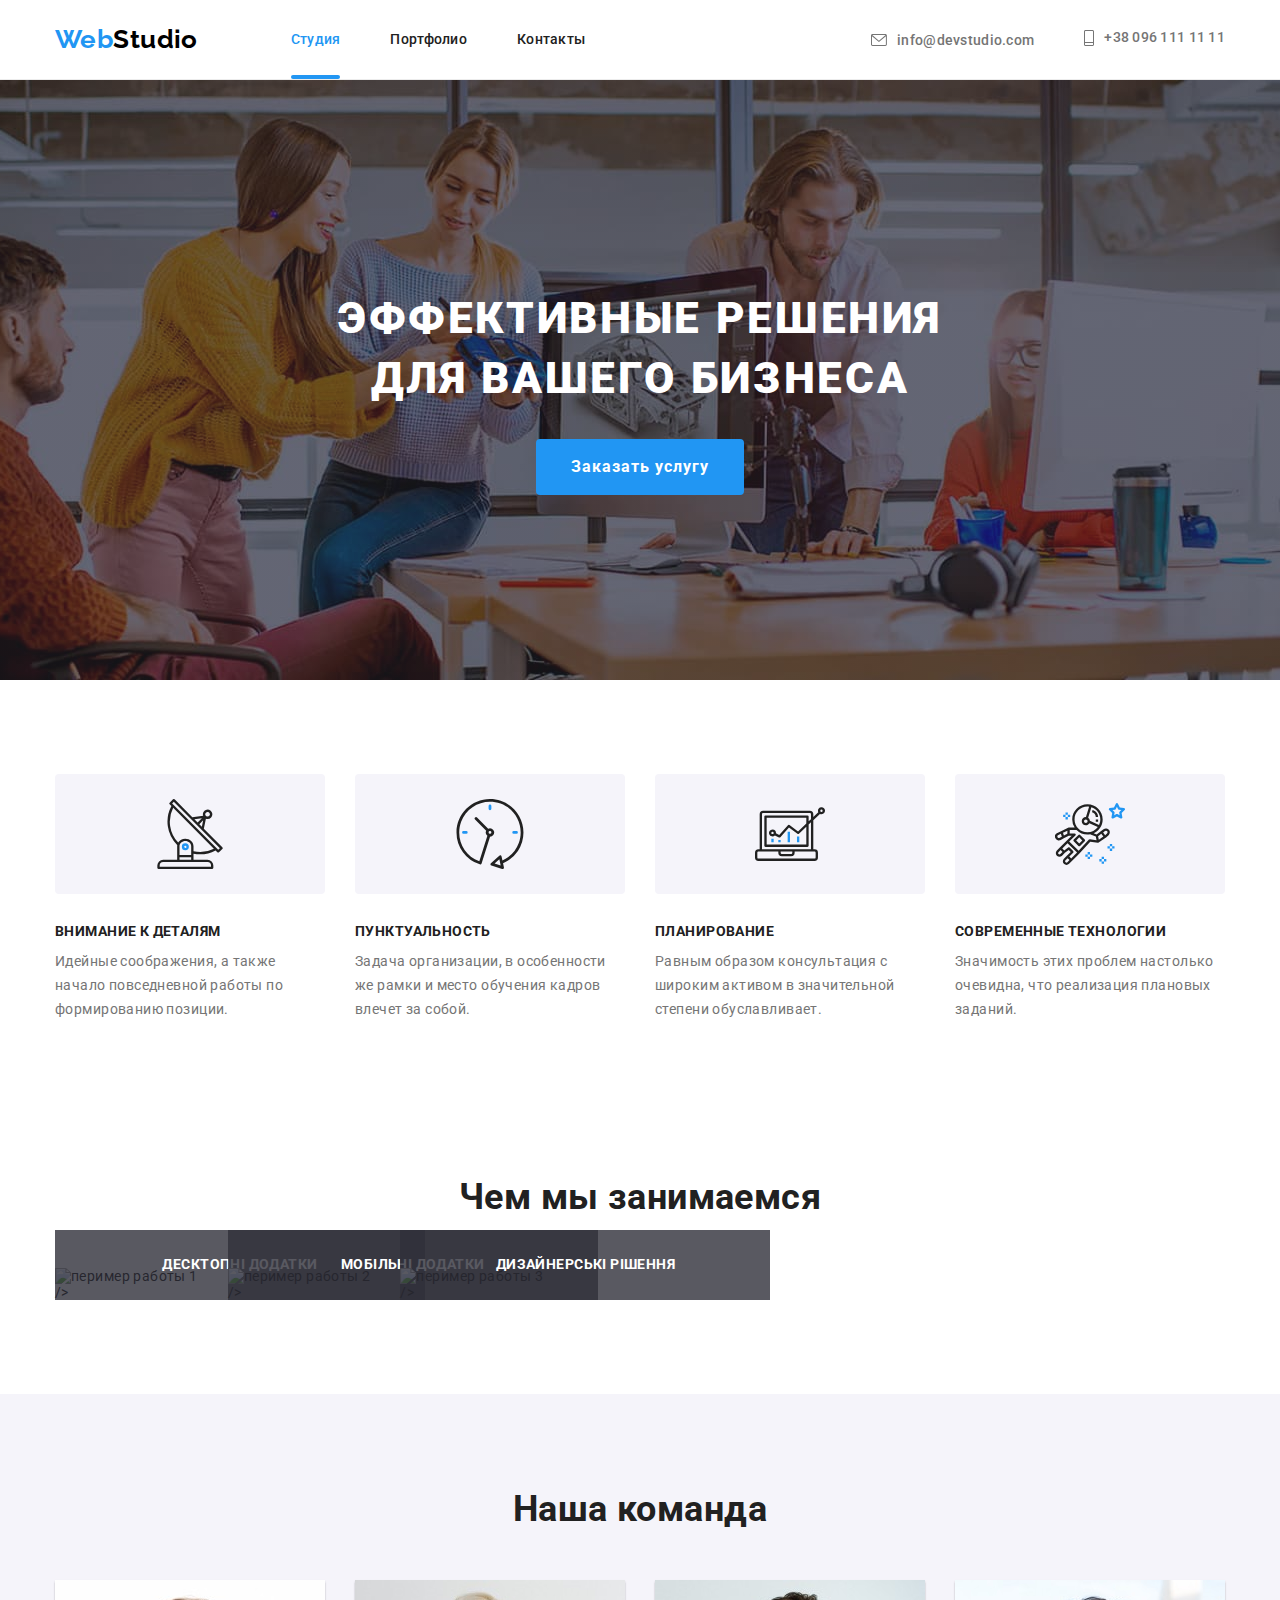
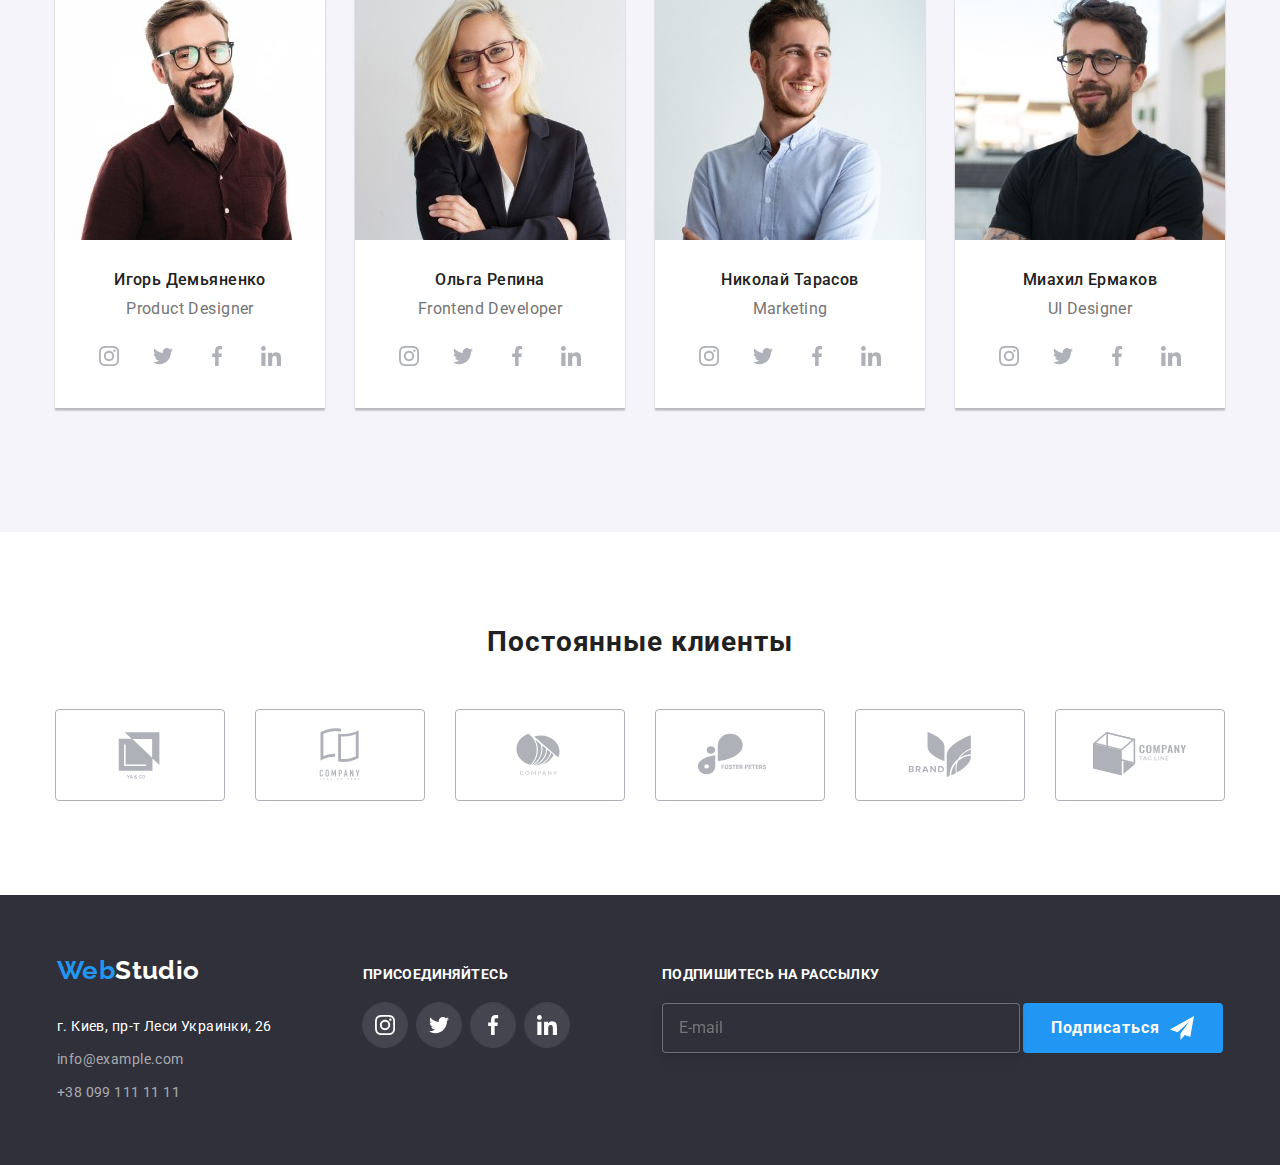
==== commit 8c03a989: "1" ====
--- a/index.html
+++ b/index.html
@@ -130,36 +130,45 @@
           <ul class="list competencies__list">
             <li class="item competencies__card">
                 <img
+
+                srcset="./images/competencies/img-1-lg370.jpg 370w,
+                ./images/competencies/img-1-lg740.jpg 740w"
                 class="aboutus"
-                src="./images/img1.jpg"
+
+                src="./images/competencies/img-1-lg370.jpg"
                 alt="пеример работы 1"
-                width="370"
-                height="294"
+                sizes="(min-width: 1200px) 370px, 100vw">
               />
               <div class="features-container">
                 <p class="competencies__text">Десктопні додатки</p>
               </div>
             </li>
             <li class="item competencies__card">
-                <img
-                class="aboutus"
-                src="./images/img2.jpg"
-                alt="пеример работы 2"
-                width="370"
-                height="294"
-              />
+              <img
+
+              srcset="./images/competencies/img-2-lg370.jpg 370w,
+              ./images/competencies/img-2-lg740.jpg 740w"
+              class="aboutus"
+
+              src="./images/competencies/img-2-lg370.jpg"
+              alt="пеример работы 2"
+              sizes="(min-width: 1200px) 370px, 100vw">
+            />
               <div class="features-container">
                 <p class="competencies__text">Мобільні додатки</p>
               </div>
             </li>
             <li class="item competencies__card">
-                <img
-                class="aboutus"
-                src="./images/img3.jpg"
-                alt="пеример работы 3"
-                width="370"
-                height="294"
-              />
+              <img
+
+              srcset="./images/competencies/img-3-lg370.jpg 370w,
+              ./images/competencies/img-3-lg740.jpg 740w"
+              class="aboutus"
+
+              src="./images/competencies/img-3-lg370.jpg"
+              alt="пеример работы 3"
+              sizes="(min-width: 1200px) 370px, 100vw">
+            />
               <div class="features-container">
                 <p class="competencies__text">Дизайнерські рішення</p>
               </div>
@@ -174,11 +183,17 @@
           <ul class="list team-members__list">
             <li class="item team-members__card">
               <img
+              srcset="
+              ./images/team/w/img-1-270.jpg 270w,
+              ./images/team/w/img-1-354.jpg 354w,
+              ./images/team/w/img-1-450.jpg 450w,
+              ./images/team/w/img-1-540.jpg 540w,
+              ./images/team/w/img-1-708.jpg 708w,
+              ./images/team/w/img-1-900.jpg 900w"
                 class="team-img"
-                src="./images/igor.jpg"
+                src="./images/team/w/img-1-450.jpg"
                 alt="фото игоря демьяненко"
-                width="270"
-                height="260"
+                sizes="(min-width: 1200px) 270px, (min-width: 768px) 354px, (max-width: 480px) 450px, 100vw"
               />
               <div class="team-box">
                 <h3 class="team-members__name">Игорь Демьяненко</h3>
@@ -241,11 +256,17 @@
             </li>
             <li class="item team-members__card">
               <img
+              srcset="
+              ./images/team/w/img-2-270.jpg 270w,
+              ./images/team/w/img-2-354.jpg 354w,
+              ./images/team/w/img-2-450.jpg 450w,
+              ./images/team/w/img-2-540.jpg 540w,
+              ./images/team/w/img-2-708.jpg 708w,
+              ./images/team/w/img-2-900.jpg 900w"
                 class="team-img"
-                src="./images/olga.jpg"
-                alt="фото ольги репиной"
-                width="270"
-                height="260"
+                src="./images/team/w/img-2-450.jpg"
+                alt="фото Ольги Репиной"
+                sizes="(min-width: 1200px) 270px, (min-width: 768px) 354px, (max-width: 480px) 450px, 100vw"
               />
               <div class="team-box">
                 <h3 class="team-members__name">Ольга Репина</h3>
@@ -308,11 +329,17 @@
             </li>
             <li class="item team-members__card">
               <img
+              srcset="
+              ./images/team/w/img-3-270.jpg 270w,
+              ./images/team/w/img-3-354.jpg 354w,
+              ./images/team/w/img-3-450.jpg 450w,
+              ./images/team/w/img-3-540.jpg 540w,
+              ./images/team/w/img-3-708.jpg 708w,
+              ./images/team/w/img-3-900.jpg 900w"
                 class="team-img"
-                src="./images/nikolai.jpg"
-                alt="фото николая тарасова"
-                width="270"
-                height="260"
+                src="./images/team/w/img-3-450.jpg"
+                alt="фото Николая Тарасова"
+                sizes="(min-width: 1200px) 270px, (min-width: 768px) 354px, (max-width: 480px) 450px, 100vw"
               />
               <div class="team-box">
                 <h3 class="team-members__name">Николай Тарасов</h3>
@@ -375,11 +402,17 @@
             </li>
             <li class="item team-members__card">
               <img
+              srcset="
+              ./images/team/w/img-4-270.jpg 270w,
+              ./images/team/w/img-4-354.jpg 354w,
+              ./images/team/w/img-4-450.jpg 450w,
+              ./images/team/w/img-4-540.jpg 540w,
+              ./images/team/w/img-4-708.jpg 708w,
+              ./images/team/w/img-4-900.jpg 900w"
                 class="team-img"
-                src="./images/mihail.jpg"
-                alt="фото михаила ермакова"
-                width="270"
-                height="260"
+                src="./images/team/w/img-4-450.jpg"
+                alt="фото Михаила Ермакова"
+                sizes="(min-width: 1200px) 270px, (min-width: 768px) 354px, (max-width: 480px) 450px, 100vw"
               />
               <div class="team-box">
                 <h3 class="team-members__name">Миахил Ермаков</h3>
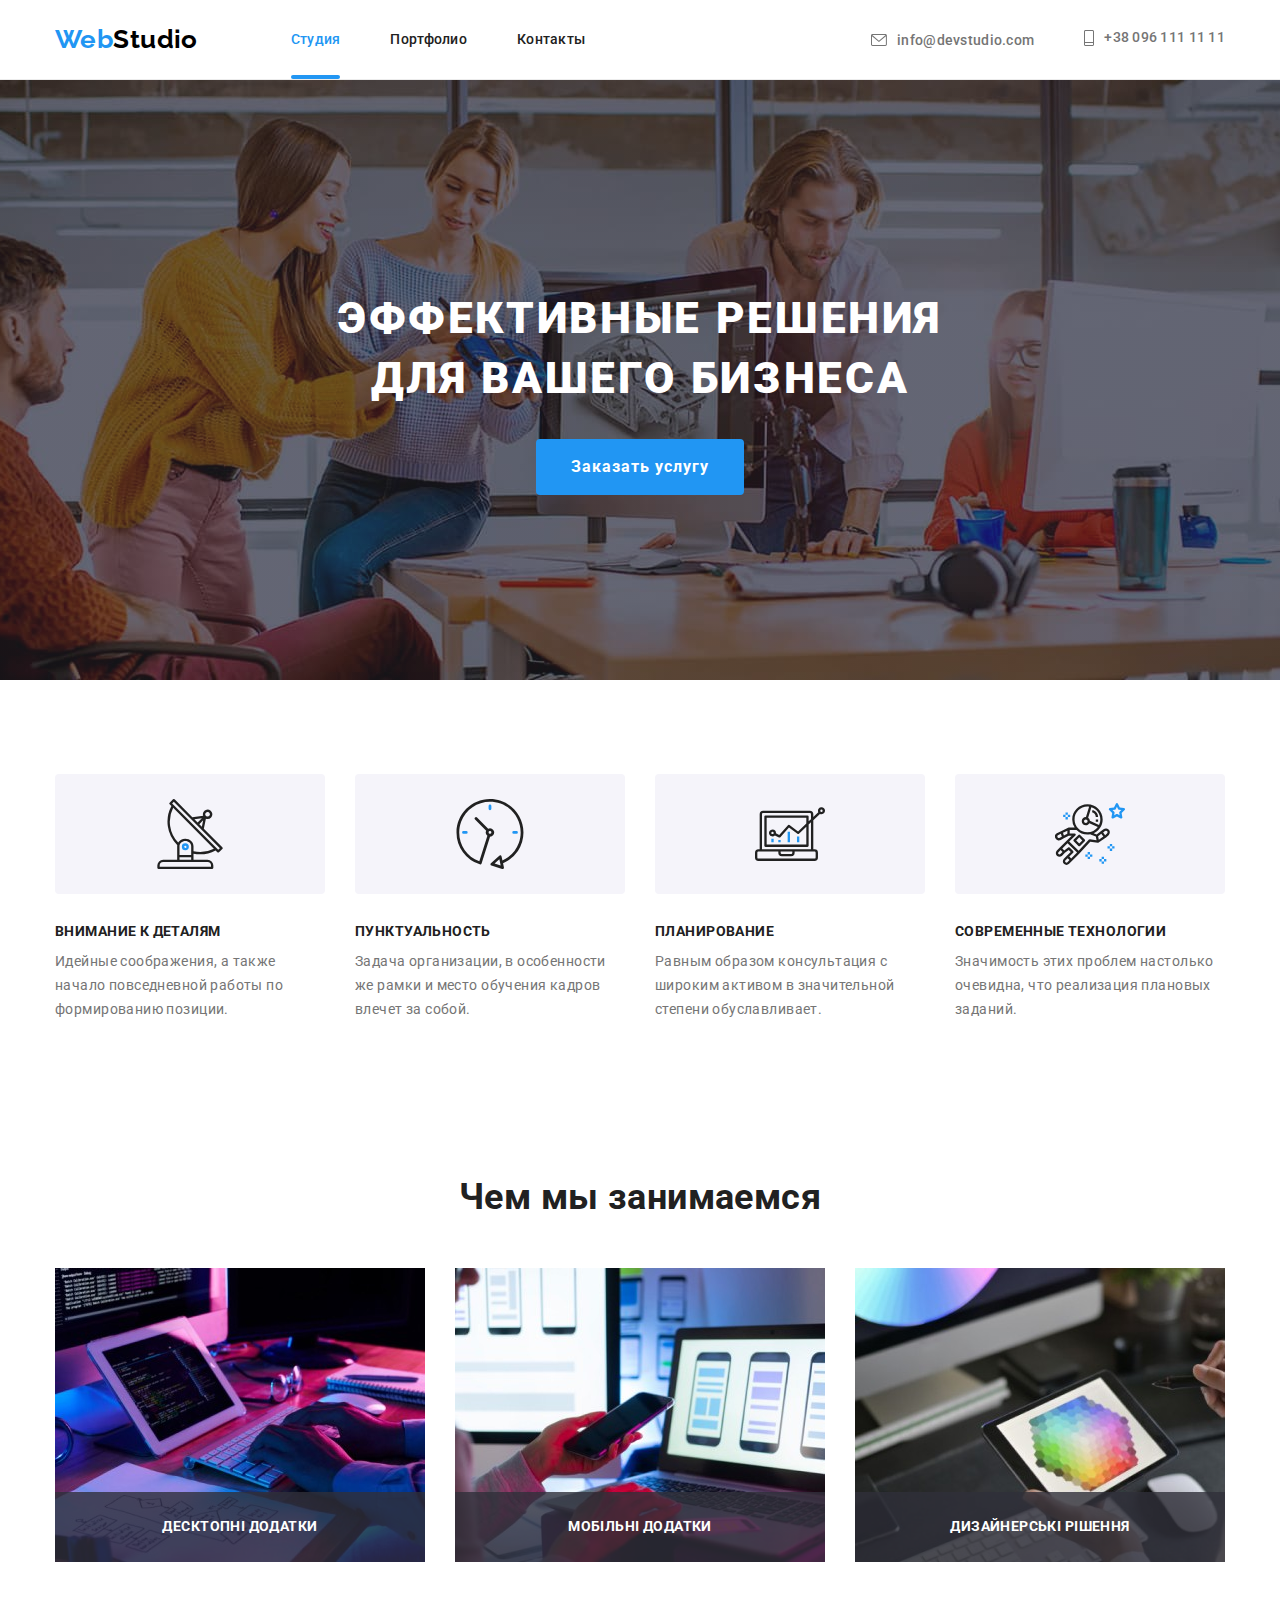
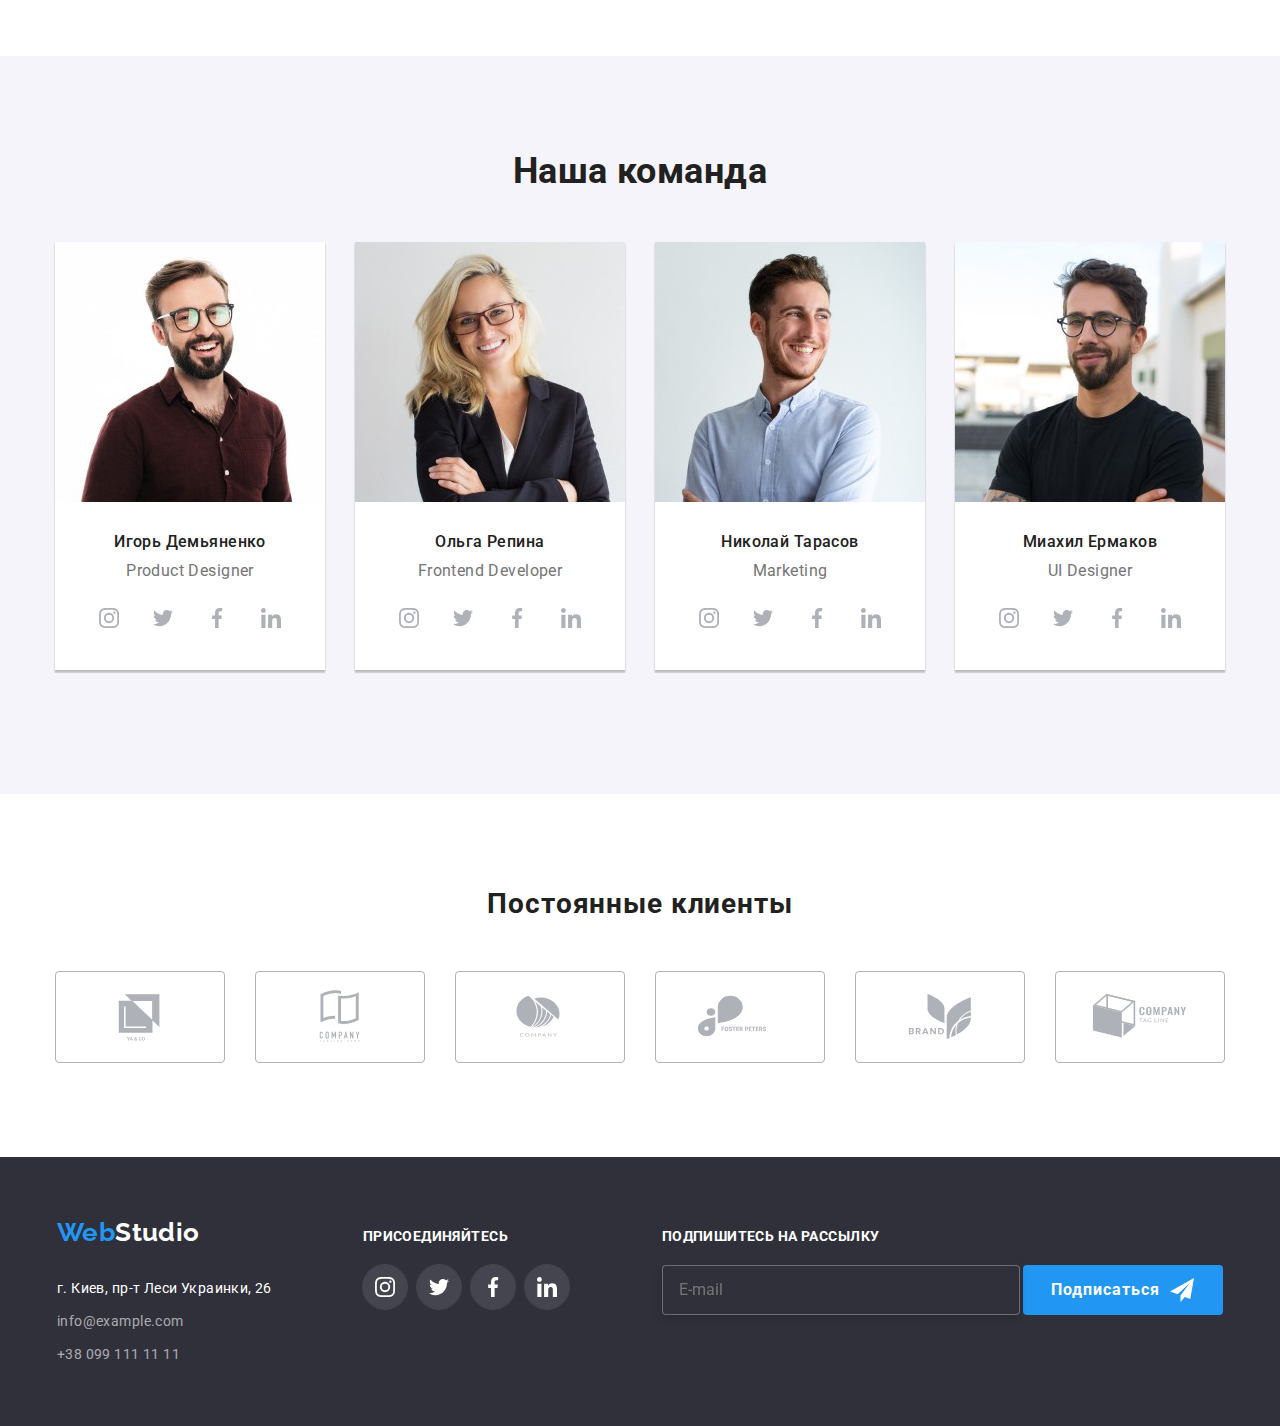
==== commit ad41ac4b: "1" ====
--- a/index.html
+++ b/index.html
@@ -131,13 +131,15 @@
             <li class="item competencies__card">
                 <img
 
-                srcset="./images/competencies/img-1-lg370.jpg 370w,
+                srcset="
+                ./images/competencies/img-1-sm370.jpg 370w,
                 ./images/competencies/img-1-lg740.jpg 740w"
                 class="aboutus"
 
-                src="./images/competencies/img-1-lg370.jpg"
+                src="./images/competencies/img-1-sm370.jpg"
                 alt="пеример работы 1"
-                sizes="(min-width: 1200px) 370px, 100vw">
+
+                sizes="(min-width: 1200px) 370px, 100vw"
               />
               <div class="features-container">
                 <p class="competencies__text">Десктопні додатки</p>
@@ -146,13 +148,14 @@
             <li class="item competencies__card">
               <img
 
-              srcset="./images/competencies/img-2-lg370.jpg 370w,
+              srcset="
+              ./images/competencies/img-2-sm370.jpg 370w,
               ./images/competencies/img-2-lg740.jpg 740w"
               class="aboutus"
 
-              src="./images/competencies/img-2-lg370.jpg"
+              src="./images/competencies/img-2-sm370.jpg"
               alt="пеример работы 2"
-              sizes="(min-width: 1200px) 370px, 100vw">
+              sizes="(min-width: 1200px) 370px, 100vw"
             />
               <div class="features-container">
                 <p class="competencies__text">Мобільні додатки</p>
@@ -161,13 +164,14 @@
             <li class="item competencies__card">
               <img
 
-              srcset="./images/competencies/img-3-lg370.jpg 370w,
+              srcset="
+              ./images/competencies/img-3-sm370.jpg 370w,
               ./images/competencies/img-3-lg740.jpg 740w"
               class="aboutus"
 
-              src="./images/competencies/img-3-lg370.jpg"
+              src="./images/competencies/img-3-sm370.jpg"
               alt="пеример работы 3"
-              sizes="(min-width: 1200px) 370px, 100vw">
+              sizes="(min-width: 1200px) 370px, 100vw"
             />
               <div class="features-container">
                 <p class="competencies__text">Дизайнерські рішення</p>
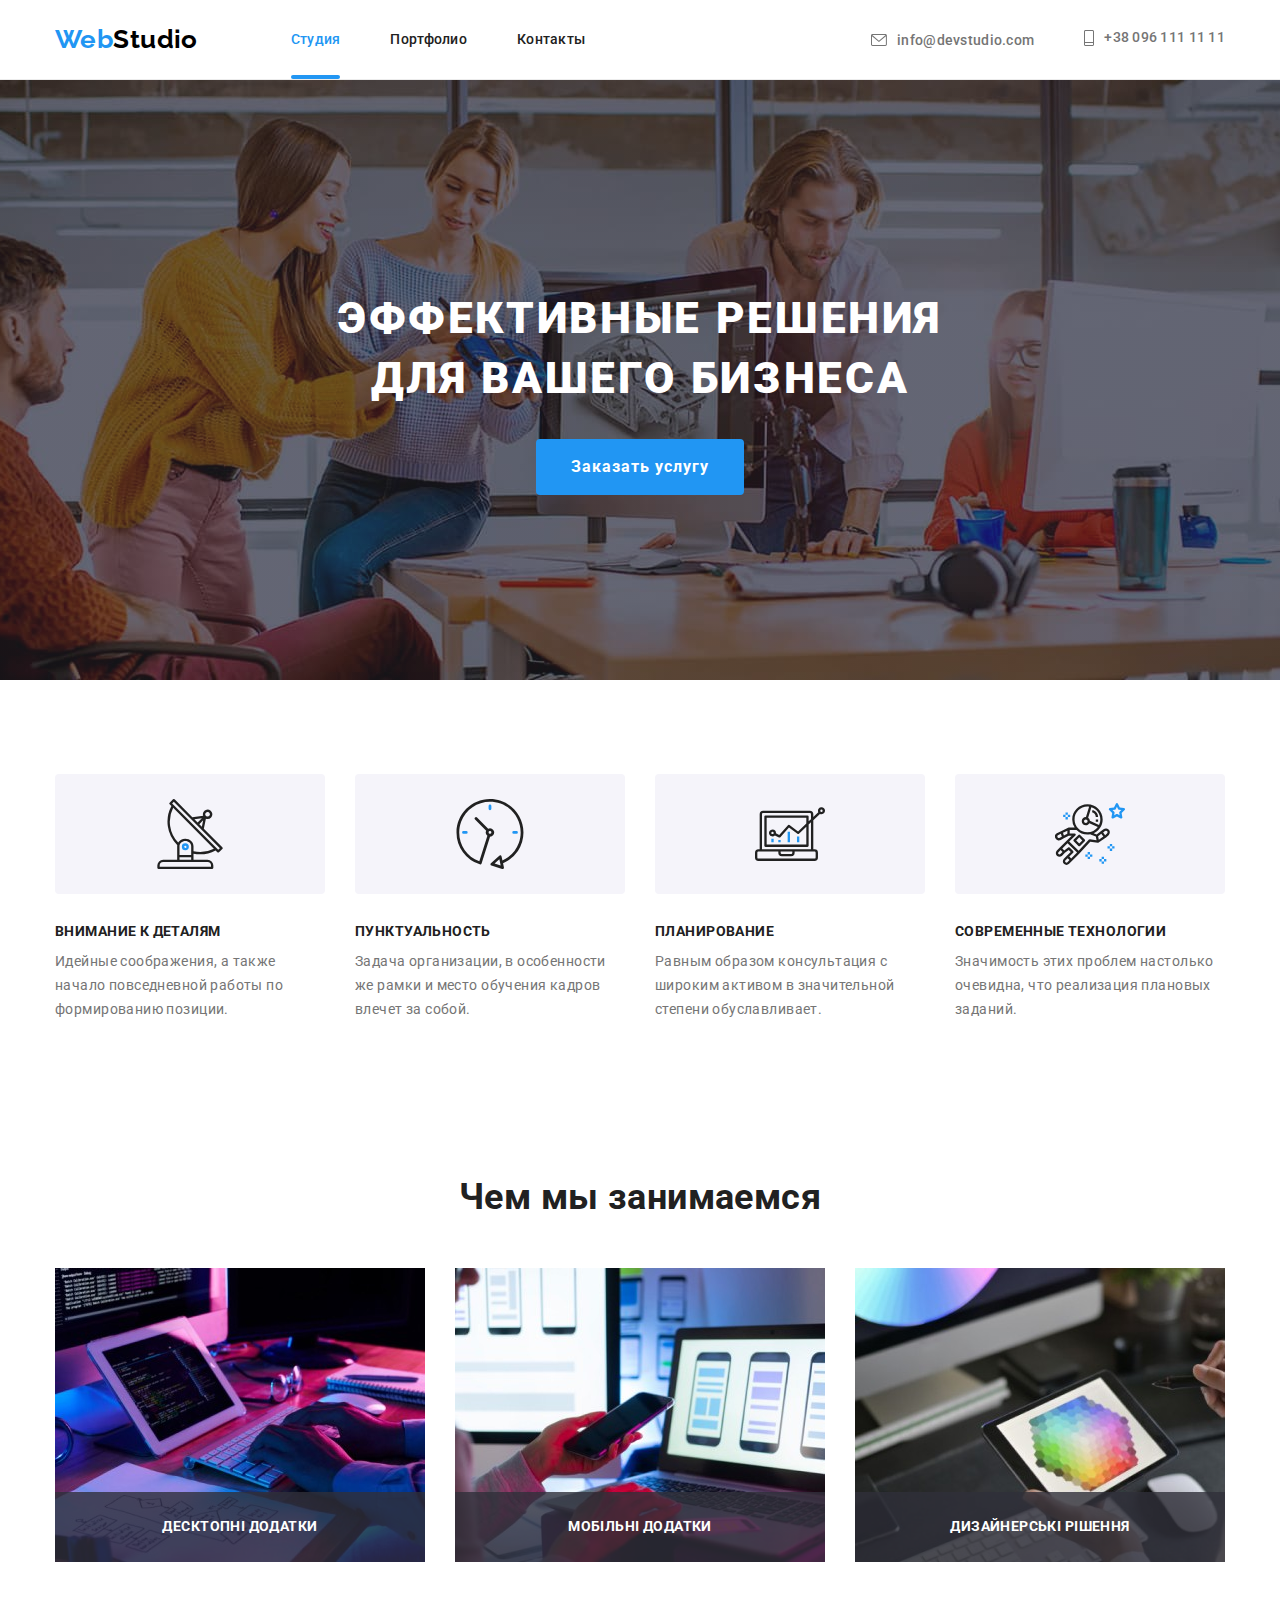
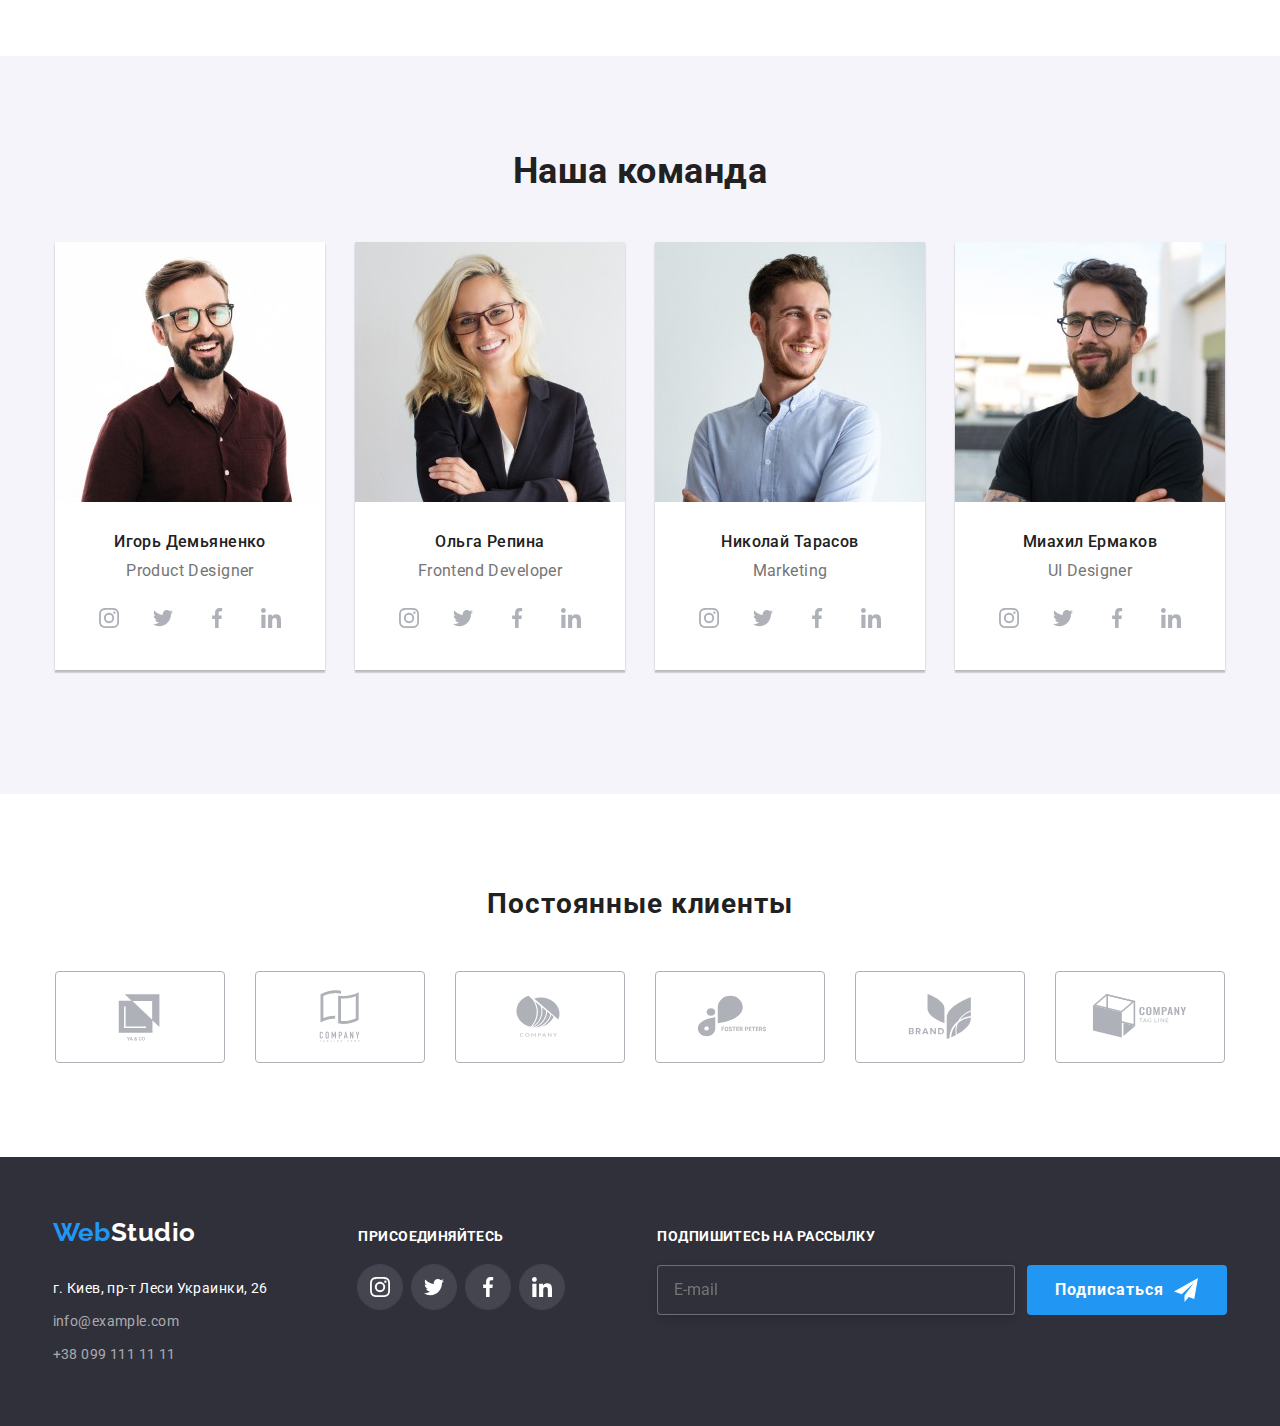
==== commit 6c9b741e: "2" ====
--- a/index.html
+++ b/index.html
@@ -657,22 +657,17 @@
             Подпишитесь на рассылку
           </h2>
           <form class="input-form">
-            <div class="input-form__container">
-              <label class="input-form__lable">
-                <input
-                type="email"
-                name="email-sing-up"
-                placeholder="E-mail"
-                class="input-form__email"/>
-              </label>
-              <button type="submit" class="btn-submit">
-                Подписаться
-                <svg class="btn-submit__icon" width="24px" height="24px">
-                  <use href="./images/icon.svg#icon-send"></use>
-                </svg>
-              </button>
-
-            </div>
+            <input
+            type="email"
+            name="email-sing-up"
+            placeholder="E-mail"
+            class="input-form__email"/>
+            <button type="submit" class="btn-submit">
+              Подписаться
+              <svg class="btn-submit__icon" width="24px" height="24px">
+                <use href="./images/icon.svg#icon-send"></use>
+              </svg>
+            </button>
 
           </form>
         </div>
